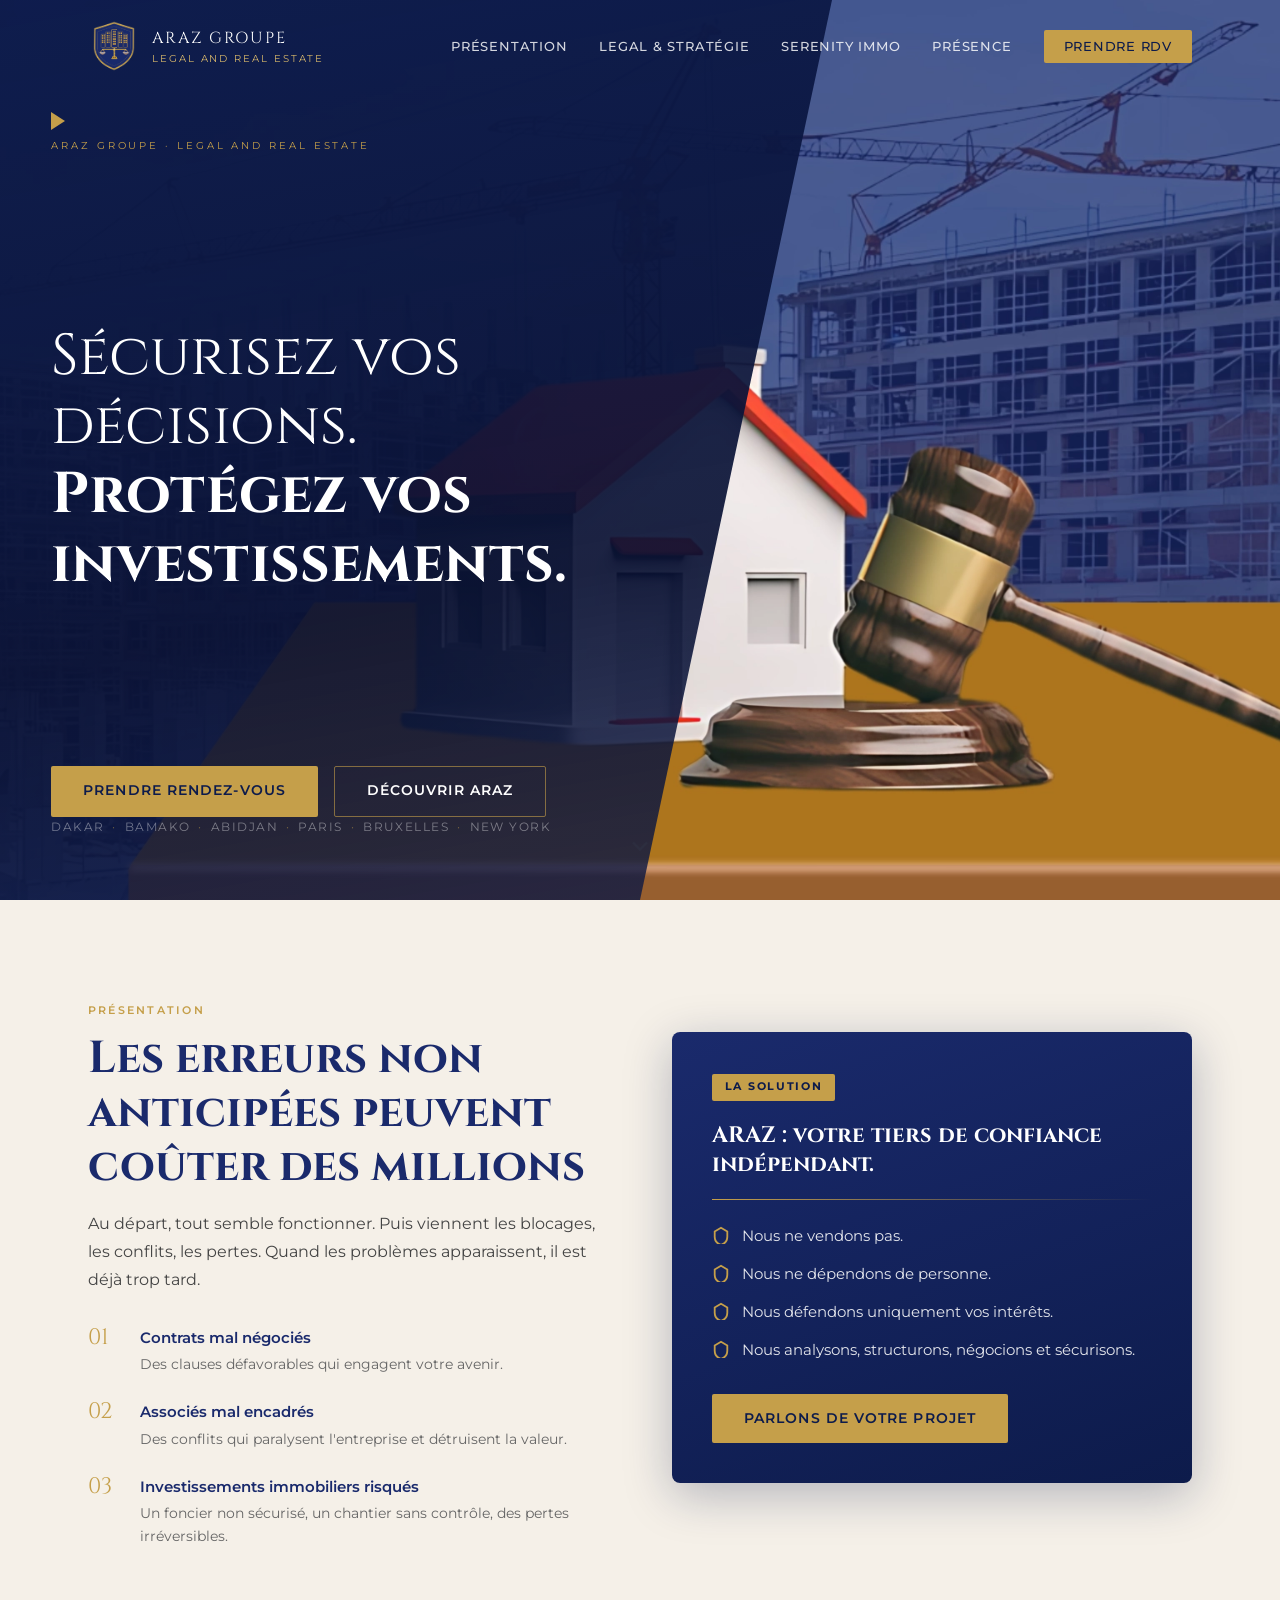
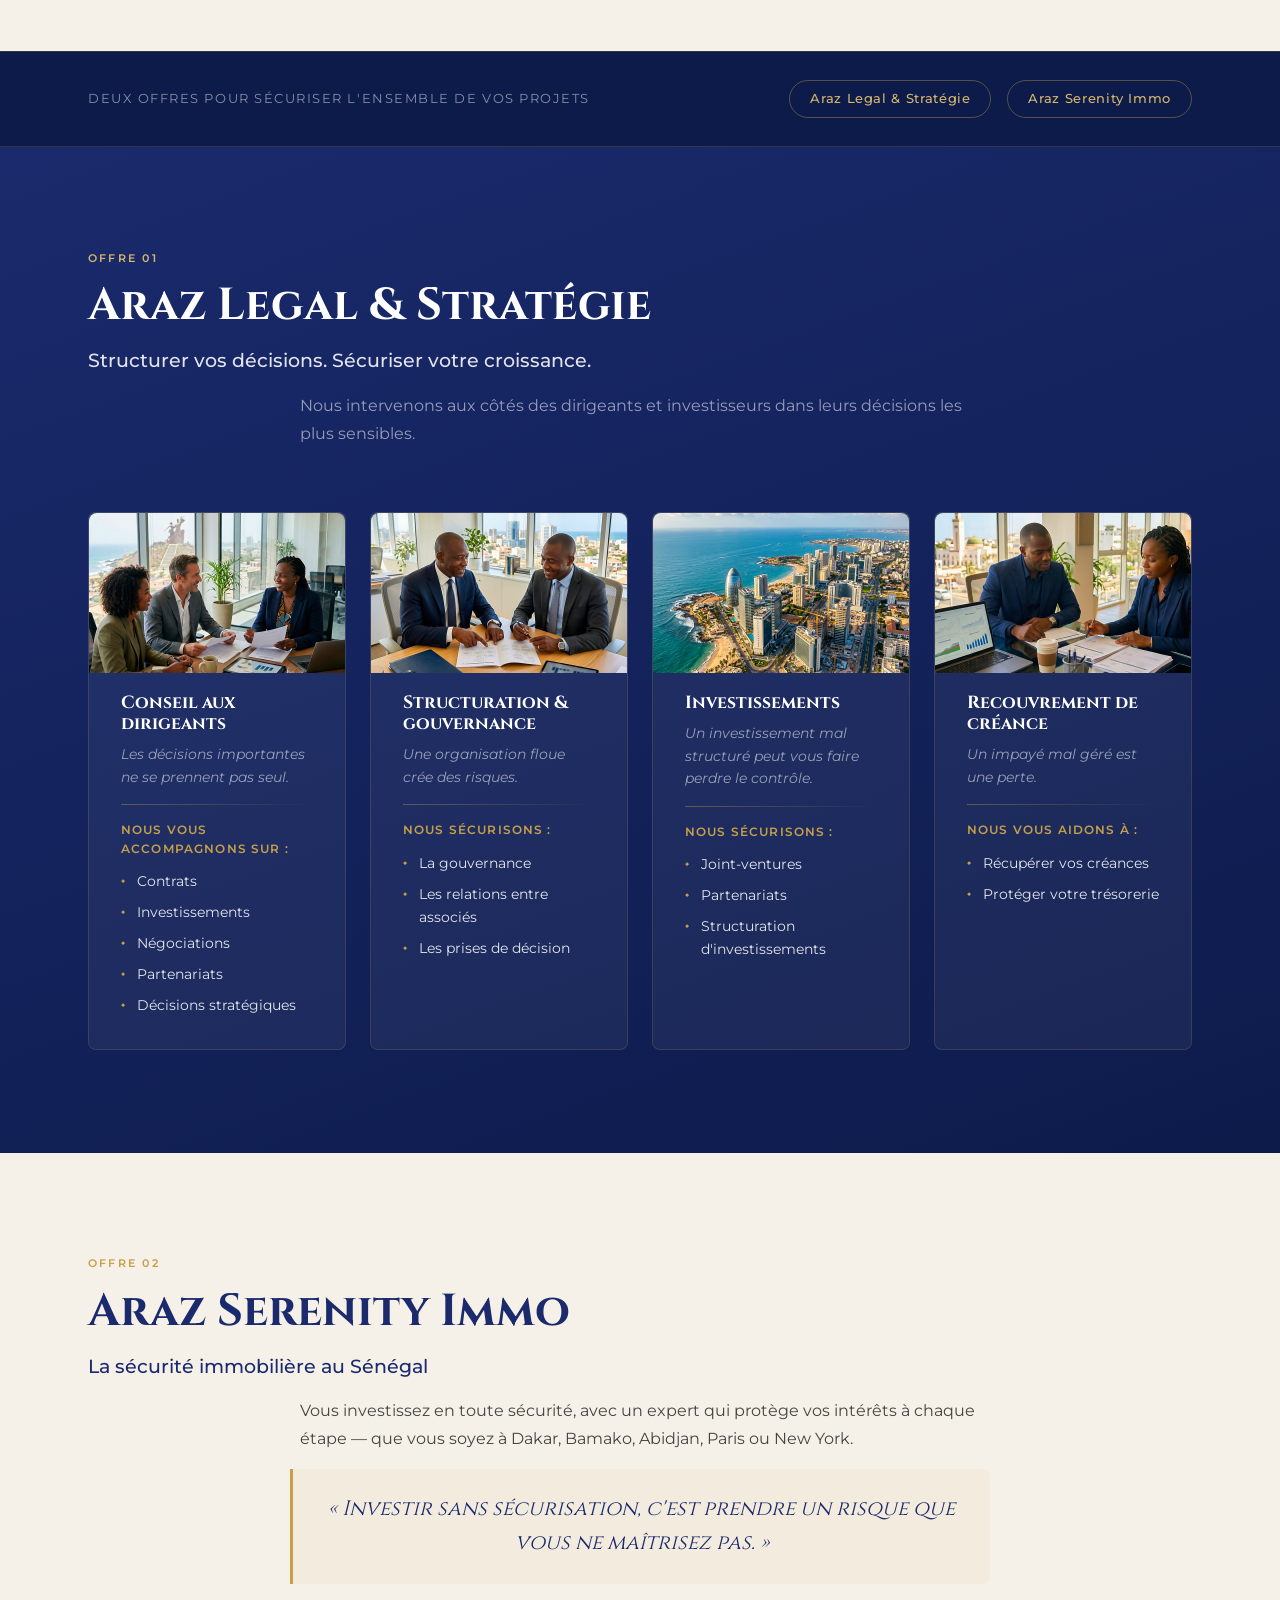
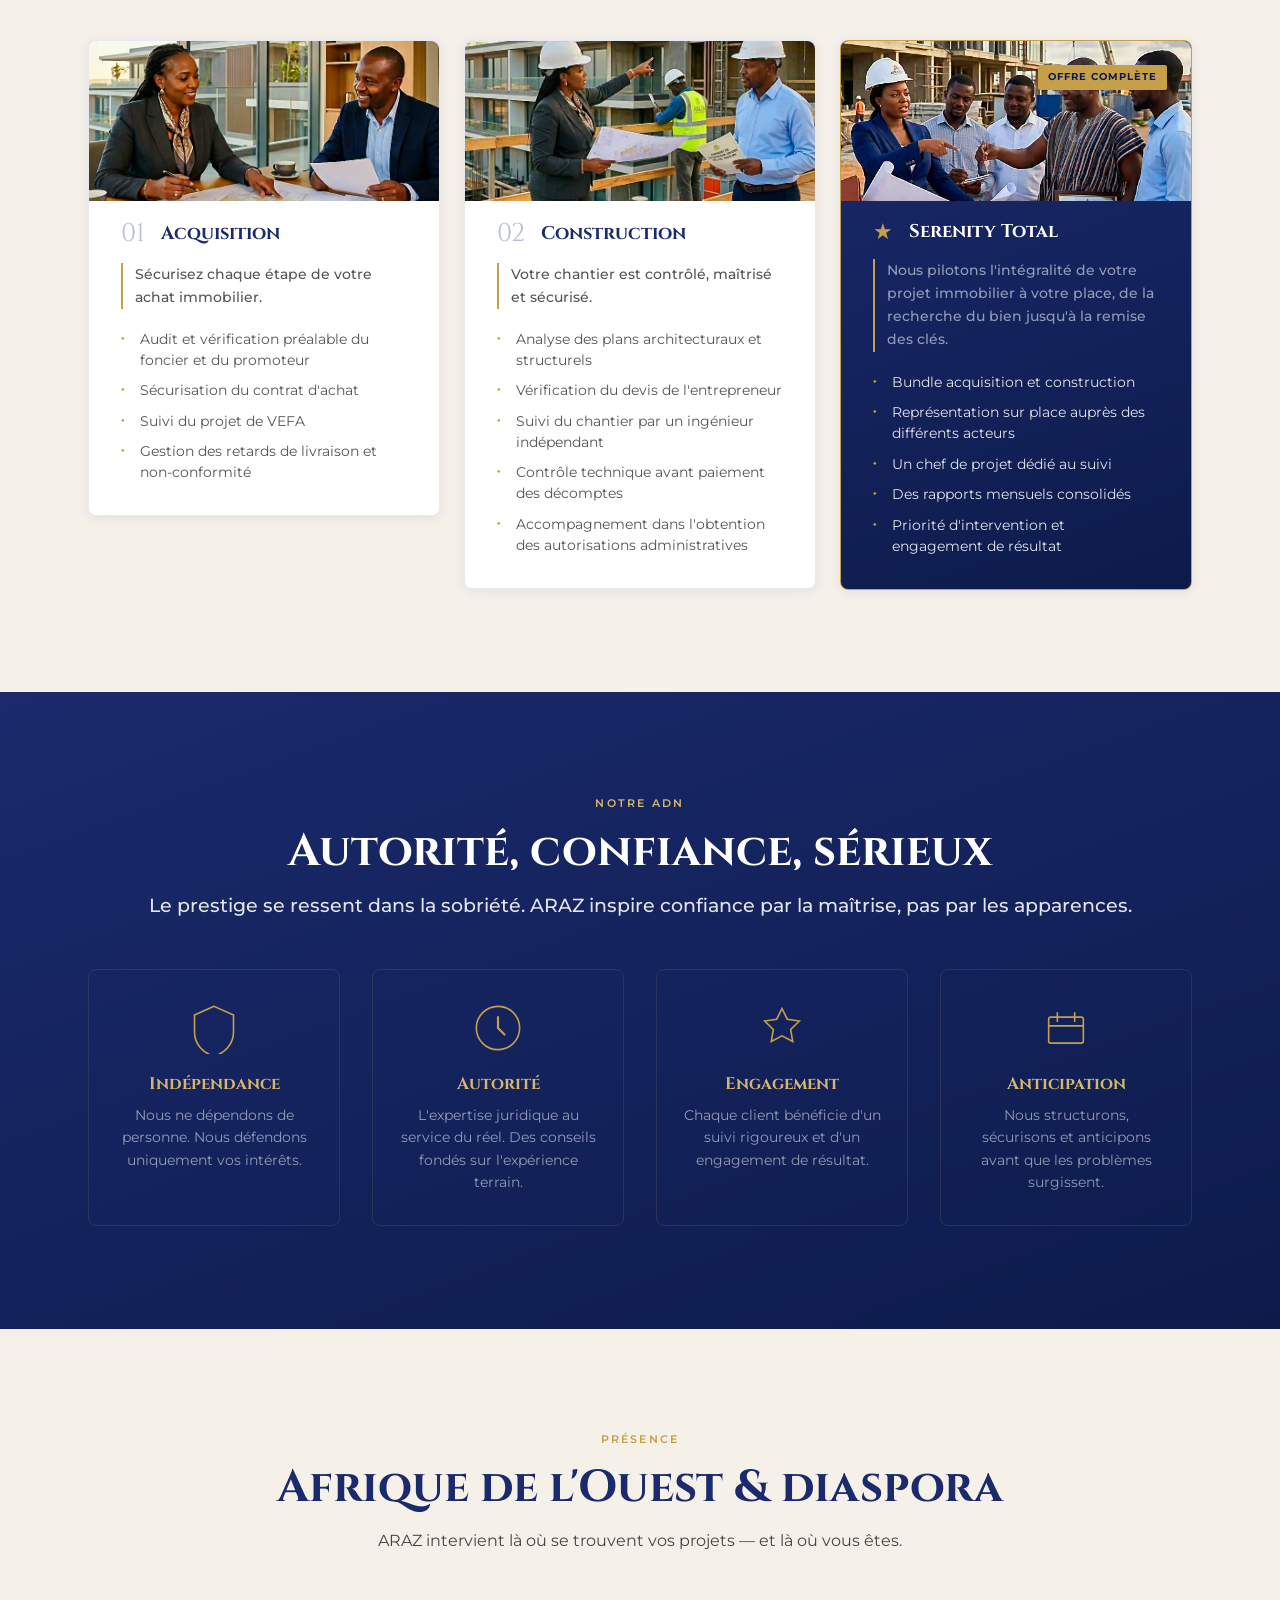
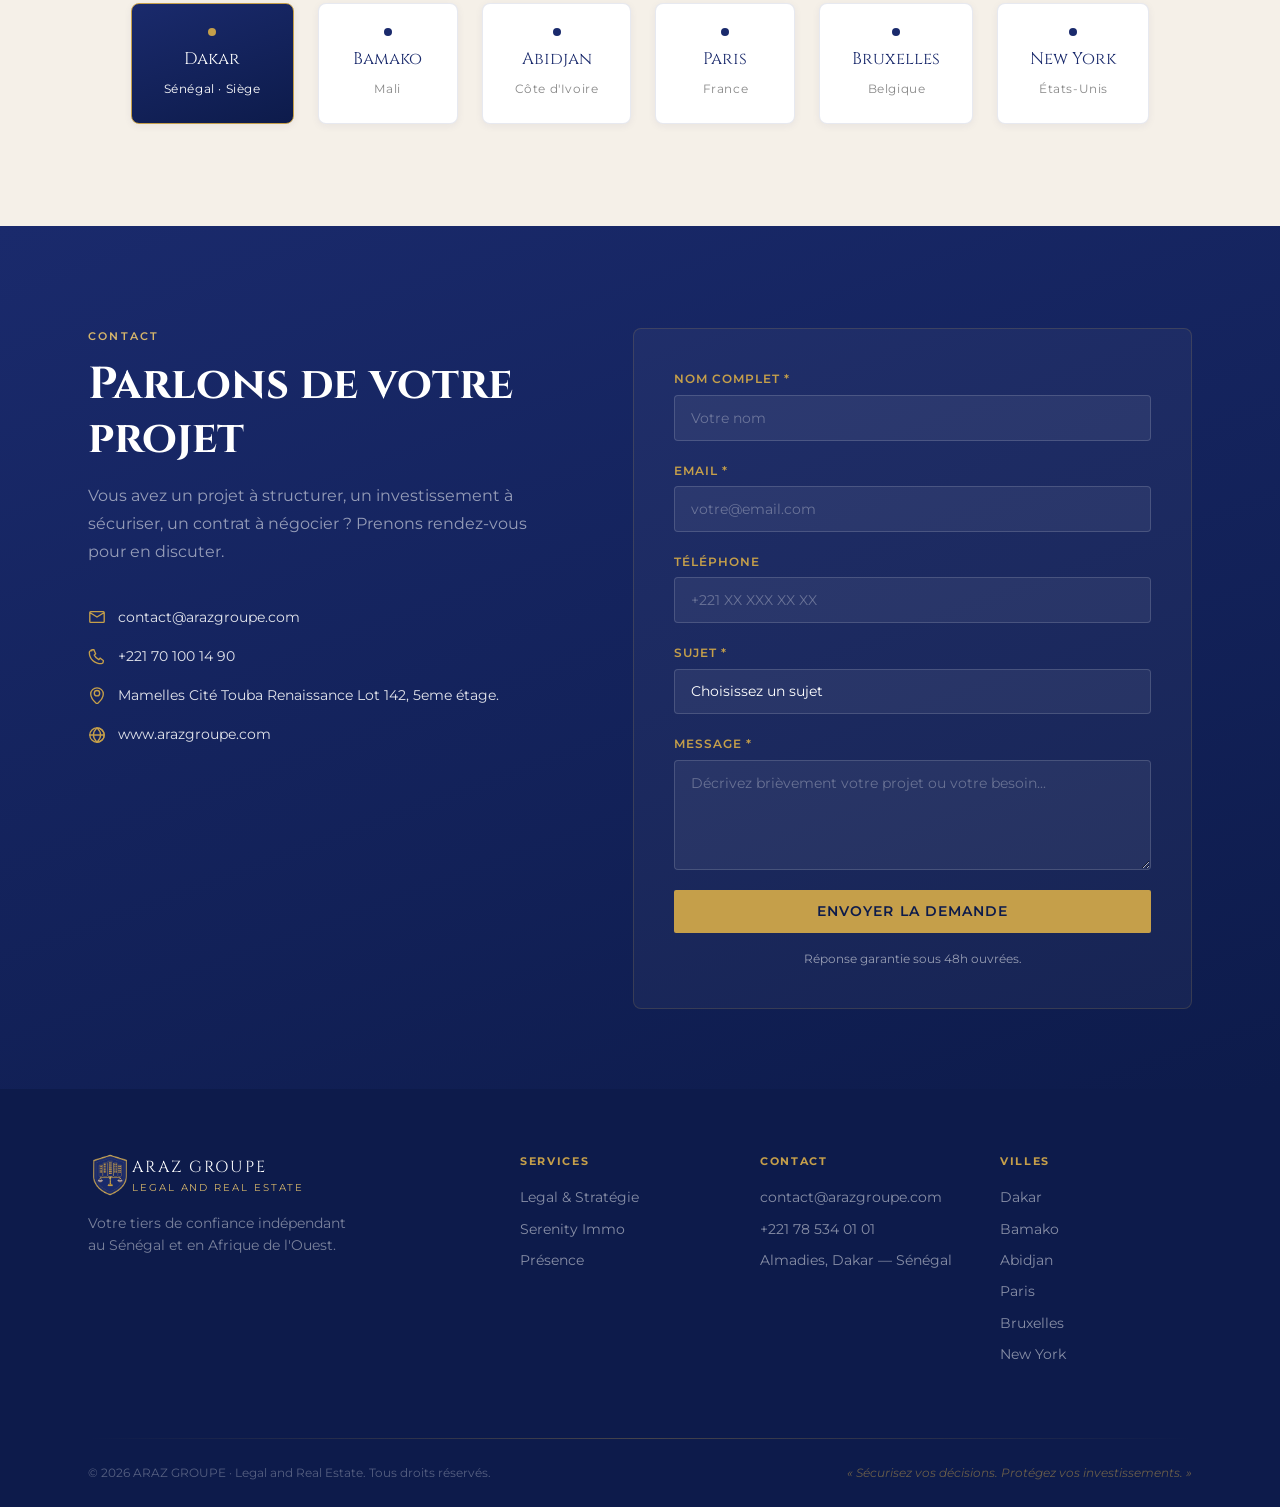
==== index.html @ d360b1d3 "modification pays" ====
<!doctype html>
<html lang="fr">
  <head>
    <meta charset="UTF-8" />
    <meta name="viewport" content="width=device-width, initial-scale=1.0" />
    <title>ARAZ GROUPE — Legal and Real Estate</title>
    <meta
      name="description"
      content="ARAZ GROUPE accompagne dirigeants, investisseurs et particuliers dans la structuration et la sécurisation de leurs projets au Sénégal et en Afrique de l'Ouest."
    />
    <link rel="preconnect" href="https://fonts.googleapis.com" />
    <link rel="preconnect" href="https://fonts.gstatic.com" crossorigin />
    <link
      href="https://fonts.googleapis.com/css2?family=Cinzel:wght@400;600;700&family=Montserrat:wght@300;400;500;600;700&display=swap"
      rel="stylesheet"
    />
    <link rel="stylesheet" href="style.css" />
  </head>
  <body>
    <!-- ═══════════════════════════════════════
       NAVIGATION
  ═══════════════════════════════════════ -->
    <header id="header">
      <nav class="nav-container">
        <a href="#hero" class="nav-logo">
          <div class="nav-logo-fallback" style="display: flex">
            <img
              src="assets/LOGO.webp"
              alt="ARAZ GROUPE"
              class="nav-logo-img"
            />
            <div class="nav-logo-text">
              <span class="nav-logo-name">ARAZ GROUPE</span>
              <span class="nav-logo-sub">LEGAL AND REAL ESTATE</span>
            </div>
          </div>
        </a>
        <button class="nav-toggle" id="navToggle" aria-label="Menu">
          <span></span><span></span><span></span>
        </button>
        <ul class="nav-links" id="navLinks">
          <li><a href="#presentation">Présentation</a></li>
          <li><a href="#legal">Legal &amp; Stratégie</a></li>
          <li><a href="#serenity">Serenity Immo</a></li>
          <li><a href="#presence">Présence</a></li>
          <li><a href="#contact" class="nav-cta">Prendre RDV</a></li>
        </ul>
      </nav>
    </header>

    <main>
      <!-- ═══════════════════════════════════════
         HERO
    ═══════════════════════════════════════ -->
      <section id="hero" class="hero">
        <!-- Photo de fond — placer votre image dans assets/hero-bg.jpg -->
        <div class="hero-bg" aria-hidden="true"></div>
        <!-- Overlay polygon sombre côté gauche -->
        <div class="hero-polygon" aria-hidden="true"></div>

        <div class="hero-content">
          <div class="hero-arrow-mark" aria-hidden="true">
            <svg
              viewBox="0 0 14 18"
              fill="none"
              xmlns="http://www.w3.org/2000/svg"
            >
              <polygon points="0,0 14,9 0,18" fill="#C59F4A" />
            </svg>
          </div>
          <p class="hero-eyebrow">ARAZ GROUPE · LEGAL AND REAL ESTATE</p>
          <h1 class="hero-title">
            Sécurisez vos<br />
            décisions.<br />
            <strong>Protégez vos<br />investissements.</strong>
          </h1>
          <div class="hero-actions">
            <a href="#contact" class="btn btn-primary">Prendre rendez-vous</a>
            <a href="#presentation" class="btn btn-ghost">Découvrir ARAZ</a>
          </div>
          <div class="hero-cities" aria-label="Présence internationale">
            <span>Dakar</span><span class="sep">·</span> <span>Bamako</span
            ><span class="sep">·</span> <span>Abidjan</span
            ><span class="sep">·</span> <span>Paris</span
            ><span class="sep">·</span> <span>Bruxelles</span
            ><span class="sep">·</span>
            <span>New York</span>
          </div>
        </div>
        <a
          href="#presentation"
          class="hero-scroll"
          aria-label="Défiler vers le bas"
        >
          <svg
            viewBox="0 0 24 24"
            fill="none"
            stroke="#C59F4A"
            stroke-width="2"
          >
            <polyline points="6 9 12 15 18 9" />
          </svg>
        </a>
      </section>

      <!-- ═══════════════════════════════════════
         PRÉSENTATION — LE PROBLÈME
    ═══════════════════════════════════════ -->
      <section id="presentation" class="section section-light">
        <div class="container">
          <div class="section-label">Présentation</div>
          <div class="problem-grid">
            <div class="problem-text">
              <h2 class="section-title">
                Les erreurs non anticipées peuvent coûter des millions
              </h2>
              <p class="body-text">
                Au départ, tout semble fonctionner. Puis viennent les blocages,
                les conflits, les pertes. Quand les problèmes apparaissent, il
                est déjà trop tard.
              </p>
              <ul class="problem-list">
                <li>
                  <span class="problem-number">01</span>
                  <div>
                    <strong>Contrats mal négociés</strong>
                    <p>Des clauses défavorables qui engagent votre avenir.</p>
                  </div>
                </li>
                <li>
                  <span class="problem-number">02</span>
                  <div>
                    <strong>Associés mal encadrés</strong>
                    <p>
                      Des conflits qui paralysent l'entreprise et détruisent la
                      valeur.
                    </p>
                  </div>
                </li>
                <li>
                  <span class="problem-number">03</span>
                  <div>
                    <strong>Investissements immobiliers risqués</strong>
                    <p>
                      Un foncier non sécurisé, un chantier sans contrôle, des
                      pertes irréversibles.
                    </p>
                  </div>
                </li>
              </ul>
            </div>
            <div class="solution-card">
              <div class="solution-card-label">La solution</div>
              <h3 class="solution-title">
                ARAZ : votre tiers de confiance indépendant.
              </h3>
              <div class="solution-divider"></div>
              <ul class="solution-pillars">
                <li>
                  <svg
                    viewBox="0 0 20 20"
                    fill="none"
                    stroke="#C59F4A"
                    stroke-width="2"
                  >
                    <path
                      d="M10 2L3 6v6c0 4.4 3.1 7.8 7 9 3.9-1.2 7-4.6 7-9V6L10 2z"
                    />
                  </svg>
                  <span>Nous ne vendons pas.</span>
                </li>
                <li>
                  <svg
                    viewBox="0 0 20 20"
                    fill="none"
                    stroke="#C59F4A"
                    stroke-width="2"
                  >
                    <path
                      d="M10 2L3 6v6c0 4.4 3.1 7.8 7 9 3.9-1.2 7-4.6 7-9V6L10 2z"
                    />
                  </svg>
                  <span>Nous ne dépendons de personne.</span>
                </li>
                <li>
                  <svg
                    viewBox="0 0 20 20"
                    fill="none"
                    stroke="#C59F4A"
                    stroke-width="2"
                  >
                    <path
                      d="M10 2L3 6v6c0 4.4 3.1 7.8 7 9 3.9-1.2 7-4.6 7-9V6L10 2z"
                    />
                  </svg>
                  <span>Nous défendons uniquement vos intérêts.</span>
                </li>
                <li>
                  <svg
                    viewBox="0 0 20 20"
                    fill="none"
                    stroke="#C59F4A"
                    stroke-width="2"
                  >
                    <path
                      d="M10 2L3 6v6c0 4.4 3.1 7.8 7 9 3.9-1.2 7-4.6 7-9V6L10 2z"
                    />
                  </svg>
                  <span
                    >Nous analysons, structurons, négocions et sécurisons.</span
                  >
                </li>
              </ul>
              <a
                href="#contact"
                class="btn btn-primary"
                style="margin-top: 2rem"
                >Parlons de votre projet</a
              >
            </div>
          </div>
        </div>
      </section>

      <!-- ═══════════════════════════════════════
         OFFRES — BANDE DE SÉPARATION
    ═══════════════════════════════════════ -->
      <div class="offers-banner">
        <div class="container">
          <p class="offers-banner-text">
            Deux offres pour sécuriser l'ensemble de vos projets
          </p>
          <div class="offers-banner-pills">
            <a href="#legal" class="pill">Araz Legal &amp; Stratégie</a>
            <a href="#serenity" class="pill">Araz Serenity Immo</a>
          </div>
        </div>
      </div>

      <!-- ═══════════════════════════════════════
         ARAZ LEGAL & STRATÉGIE
    ═══════════════════════════════════════ -->
      <section id="legal" class="section section-dark">
        <div class="container">
          <div class="section-label section-label-gold">Offre 01</div>
          <h2 class="section-title section-title-light">
            Araz Legal &amp; Stratégie
          </h2>
          <p class="section-subtitle section-subtitle-light">
            Structurer vos décisions. Sécuriser votre croissance.
          </p>
          <p
            class="body-text body-text-muted"
            style="max-width: 680px; margin: 0 auto 4rem"
          >
            Nous intervenons aux côtés des dirigeants et investisseurs dans
            leurs décisions les plus sensibles.
          </p>
          <div class="services-grid">
            <div class="service-card service-card-dark">
              <div class="service-card-photo">
                <img src="assets/LEGAL1.jpg" alt="Conseil aux dirigeants" />
              </div>
              <h3 class="service-card-title">Conseil aux dirigeants</h3>
              <p class="service-card-lead">
                Les décisions importantes ne se prennent pas seul.
              </p>
              <div class="service-divider"></div>
              <p class="service-card-label">Nous vous accompagnons sur :</p>
              <ul class="service-list">
                <li>Contrats</li>
                <li>Investissements</li>
                <li>Négociations</li>
                <li>Partenariats</li>
                <li>Décisions stratégiques</li>
              </ul>
            </div>

            <div class="service-card service-card-dark">
              <div class="service-card-photo">
                <img
                  src="assets/LEGAL2.jpg"
                  alt="Structuration &amp; gouvernance"
                />
              </div>
              <h3 class="service-card-title">
                Structuration &amp; gouvernance
              </h3>
              <p class="service-card-lead">
                Une organisation floue crée des risques.
              </p>
              <div class="service-divider"></div>
              <p class="service-card-label">Nous sécurisons :</p>
              <ul class="service-list">
                <li>La gouvernance</li>
                <li>Les relations entre associés</li>
                <li>Les prises de décision</li>
              </ul>
            </div>

            <div class="service-card service-card-dark">
              <div class="service-card-photo">
                <img src="assets/LEGAL3.jpg" alt="Investissements" />
              </div>
              <h3 class="service-card-title">Investissements</h3>
              <p class="service-card-lead">
                Un investissement mal structuré peut vous faire perdre le
                contrôle.
              </p>
              <div class="service-divider"></div>
              <p class="service-card-label">Nous sécurisons :</p>
              <ul class="service-list">
                <li>Joint-ventures</li>
                <li>Partenariats</li>
                <li>Structuration d'investissements</li>
              </ul>
            </div>

            <div class="service-card service-card-dark">
              <div class="service-card-photo">
                <img src="assets/LEGAL4.jpg" alt="Recouvrement de créance" />
              </div>
              <h3 class="service-card-title">Recouvrement de créance</h3>
              <p class="service-card-lead">Un impayé mal géré est une perte.</p>
              <div class="service-divider"></div>
              <p class="service-card-label">Nous vous aidons à :</p>
              <ul class="service-list">
                <li>Récupérer vos créances</li>
                <li>Protéger votre trésorerie</li>
              </ul>
            </div>
          </div>
        </div>
      </section>

      <!-- ═══════════════════════════════════════
         ARAZ SERENITY IMMO
    ═══════════════════════════════════════ -->
      <section id="serenity" class="section section-light">
        <div class="container">
          <div class="section-label">Offre 02</div>
          <h2 class="section-title">Araz Serenity Immo</h2>
          <p class="section-subtitle">La sécurité immobilière au Sénégal</p>
          <p class="body-text" style="max-width: 680px; margin: 0 auto 1rem">
            Vous investissez en toute sécurité, avec un expert qui protège vos
            intérêts à chaque étape — que vous soyez à Dakar, Bamako, Abidjan,
            Paris ou New York.
          </p>
          <blockquote class="serenity-quote">
            « Investir sans sécurisation, c'est prendre un risque que vous ne
            maîtrisez pas. »
          </blockquote>

          <div class="serenity-grid">
            <div class="serenity-card">
              <div class="serenity-card-photo">
                <img src="assets/Araz Serenity 1.jpg" alt="Acquisition" />
              </div>
              <div class="serenity-card-header">
                <div class="serenity-card-num">01</div>
                <h3 class="serenity-card-title">Acquisition</h3>
              </div>
              <p class="serenity-card-lead">
                Sécurisez chaque étape de votre achat immobilier.
              </p>
              <ul class="serenity-list">
                <li>
                  Audit et vérification préalable du foncier et du promoteur
                </li>
                <li>Sécurisation du contrat d'achat</li>
                <li>Suivi du projet de VEFA</li>
                <li>Gestion des retards de livraison et non-conformité</li>
              </ul>
            </div>

            <div class="serenity-card">
              <div class="serenity-card-photo">
                <img src="assets/Araz Serenity 2.jpg" alt="Construction" />
              </div>
              <div class="serenity-card-header">
                <div class="serenity-card-num">02</div>
                <h3 class="serenity-card-title">Construction</h3>
              </div>
              <p class="serenity-card-lead">
                Votre chantier est contrôlé, maîtrisé et sécurisé.
              </p>
              <ul class="serenity-list">
                <li>Analyse des plans architecturaux et structurels</li>
                <li>Vérification du devis de l'entrepreneur</li>
                <li>Suivi du chantier par un ingénieur indépendant</li>
                <li>Contrôle technique avant paiement des décomptes</li>
                <li>
                  Accompagnement dans l'obtention des autorisations
                  administratives
                </li>
              </ul>
            </div>

            <div class="serenity-card serenity-card-premium">
              <div class="serenity-card-photo">
                <img src="assets/Araz Serenity 3.jpg" alt="Serenity Total" />
              </div>
              <div class="serenity-card-header">
                <div class="serenity-card-num serenity-card-num-gold">★</div>
                <h3 class="serenity-card-title">Serenity Total</h3>
              </div>
              <p class="serenity-card-lead">
                Nous pilotons l'intégralité de votre projet immobilier à votre
                place, de la recherche du bien jusqu'à la remise des clés.
              </p>
              <ul class="serenity-list">
                <li>Bundle acquisition et construction</li>
                <li>Représentation sur place auprès des différents acteurs</li>
                <li>Un chef de projet dédié au suivi</li>
                <li>Des rapports mensuels consolidés</li>
                <li>Priorité d'intervention et engagement de résultat</li>
              </ul>
              <div class="serenity-premium-tag">Offre complète</div>
            </div>
          </div>
        </div>
      </section>

      <!-- ═══════════════════════════════════════
         VALEURS
    ═══════════════════════════════════════ -->
      <section class="section section-dark values-section">
        <div class="container">
          <div class="section-label section-label-gold">Notre ADN</div>
          <h2 class="section-title section-title-light">
            Autorité, confiance, sérieux
          </h2>
          <p class="section-subtitle section-subtitle-light">
            Le prestige se ressent dans la sobriété. ARAZ inspire confiance par
            la maîtrise, pas par les apparences.
          </p>
          <div class="values-grid">
            <div class="value-item">
              <div class="value-icon">
                <svg
                  viewBox="0 0 48 48"
                  fill="none"
                  xmlns="http://www.w3.org/2000/svg"
                >
                  <path
                    d="M24 4L6 12v16c0 11 8.5 19.5 18 22 9.5-2.5 18-11 18-22V12L24 4z"
                    stroke="#C59F4A"
                    stroke-width="1.5"
                    fill="none"
                  />
                </svg>
              </div>
              <h3 class="value-title">Indépendance</h3>
              <p class="value-text">
                Nous ne dépendons de personne. Nous défendons uniquement vos
                intérêts.
              </p>
            </div>
            <div class="value-item">
              <div class="value-icon">
                <svg
                  viewBox="0 0 48 48"
                  fill="none"
                  xmlns="http://www.w3.org/2000/svg"
                >
                  <circle
                    cx="24"
                    cy="24"
                    r="20"
                    stroke="#C59F4A"
                    stroke-width="1.5"
                  />
                  <path
                    d="M24 14v10l6 6"
                    stroke="#C59F4A"
                    stroke-width="2"
                    stroke-linecap="round"
                  />
                </svg>
              </div>
              <h3 class="value-title">Autorité</h3>
              <p class="value-text">
                L'expertise juridique au service du réel. Des conseils fondés
                sur l'expérience terrain.
              </p>
            </div>
            <div class="value-item">
              <div class="value-icon">
                <svg
                  viewBox="0 0 48 48"
                  fill="none"
                  xmlns="http://www.w3.org/2000/svg"
                >
                  <path
                    d="M24 6l4.9 9.9L40 17.6l-8 7.8 1.9 11-9.9-5.2-9.9 5.2 1.9-11-8-7.8 11.1-1.7L24 6z"
                    stroke="#C59F4A"
                    stroke-width="1.5"
                    fill="none"
                  />
                </svg>
              </div>
              <h3 class="value-title">Engagement</h3>
              <p class="value-text">
                Chaque client bénéficie d'un suivi rigoureux et d'un engagement
                de résultat.
              </p>
            </div>
            <div class="value-item">
              <div class="value-icon">
                <svg
                  viewBox="0 0 48 48"
                  fill="none"
                  xmlns="http://www.w3.org/2000/svg"
                >
                  <rect
                    x="8"
                    y="14"
                    width="32"
                    height="24"
                    rx="2"
                    stroke="#C59F4A"
                    stroke-width="1.5"
                  />
                  <path
                    d="M16 10v8M32 10v8M8 22h32"
                    stroke="#C59F4A"
                    stroke-width="1.5"
                    stroke-linecap="round"
                  />
                </svg>
              </div>
              <h3 class="value-title">Anticipation</h3>
              <p class="value-text">
                Nous structurons, sécurisons et anticipons avant que les
                problèmes surgissent.
              </p>
            </div>
          </div>
        </div>
      </section>

      <!-- ═══════════════════════════════════════
         PRÉSENCE GÉOGRAPHIQUE
    ═══════════════════════════════════════ -->
      <section id="presence" class="section section-light presence-section">
        <div class="container">
          <div class="section-label">Présence</div>
          <h2 class="section-title">Afrique de l'Ouest &amp; diaspora</h2>
          <p class="body-text" style="max-width: 580px; margin: 0 auto 3rem">
            ARAZ intervient là où se trouvent vos projets — et là où vous êtes.
          </p>
          <div class="cities-grid">
            <div class="city-item city-primary">
              <div class="city-dot"></div>
              <span class="city-name">Dakar</span>
              <span class="city-country">Sénégal · Siège</span>
            </div>
            <div class="city-item">
              <div class="city-dot"></div>
              <span class="city-name">Bamako</span>
              <span class="city-country">Mali</span>
            </div>
            <div class="city-item">
              <div class="city-dot"></div>
              <span class="city-name">Abidjan</span>
              <span class="city-country">Côte d'Ivoire</span>
            </div>
            <div class="city-item">
              <div class="city-dot"></div>
              <span class="city-name">Paris</span>
              <span class="city-country">France</span>
            </div>
            <div class="city-item">
              <div class="city-dot"></div>
              <span class="city-name">Bruxelles</span>
              <span class="city-country">Belgique</span>
            </div>
            <div class="city-item">
              <div class="city-dot"></div>
              <span class="city-name">New York</span>
              <span class="city-country">États-Unis</span>
            </div>
          </div>
        </div>
      </section>

      <!-- ═══════════════════════════════════════
         CONTACT / CTA
    ═══════════════════════════════════════ -->
      <section id="contact" class="section section-dark contact-section">
        <div class="container">
          <div class="contact-grid">
            <div class="contact-left">
              <div class="section-label section-label-gold">Contact</div>
              <h2 class="section-title section-title-light">
                Parlons de votre projet
              </h2>
              <p
                class="body-text body-text-muted"
                style="margin-bottom: 2.5rem"
              >
                Vous avez un projet à structurer, un investissement à sécuriser,
                un contrat à négocier ? Prenons rendez-vous pour en discuter.
              </p>
              <div class="contact-info">
                <div class="contact-info-item">
                  <svg
                    viewBox="0 0 20 20"
                    fill="none"
                    stroke="#C59F4A"
                    stroke-width="1.5"
                    xmlns="http://www.w3.org/2000/svg"
                  >
                    <path
                      d="M2 5l8 5 8-5M2 5v10a1 1 0 001 1h14a1 1 0 001-1V5a1 1 0 00-1-1H3a1 1 0 00-1 1z"
                    />
                  </svg>
                  <a href="mailto:contact@arazgroupe.com"
                    >contact@arazgroupe.com</a
                  >
                </div>
                <div class="contact-info-item">
                  <svg
                    viewBox="0 0 20 20"
                    fill="none"
                    stroke="#C59F4A"
                    stroke-width="1.5"
                    xmlns="http://www.w3.org/2000/svg"
                  >
                    <path
                      d="M3 5a2 2 0 012-2h1.5l2 4.5-1.5 1.5a11 11 0 005 5l1.5-1.5L17 15v1.5a2 2 0 01-2 2C7 18.5 1.5 13 1.5 6A2 2 0 013.5 4H5"
                    />
                  </svg>
                  <a href="tel:+221701001490">+221 70 100 14 90</a>
                </div>
                <div class="contact-info-item">
                  <svg
                    viewBox="0 0 20 20"
                    fill="none"
                    stroke="#C59F4A"
                    stroke-width="1.5"
                    xmlns="http://www.w3.org/2000/svg"
                  >
                    <path d="M10 11a3 3 0 100-6 3 3 0 000 6z" />
                    <path
                      d="M10 2C6.13 2 3 5.13 3 9c0 5.25 7 11 7 11s7-5.75 7-11c0-3.87-3.13-7-7-7z"
                    />
                  </svg>
                  <span
                    >Mamelles Cité Touba Renaissance Lot 142, 5eme étage.</span
                  >
                </div>
                <div class="contact-info-item">
                  <svg
                    viewBox="0 0 20 20"
                    fill="none"
                    stroke="#C59F4A"
                    stroke-width="1.5"
                    xmlns="http://www.w3.org/2000/svg"
                  >
                    <circle cx="10" cy="10" r="8" />
                    <path
                      d="M10 2a8 8 0 010 16M2 10h16M10 2c-2.5 2.5-4 6.5-4 8s1.5 5.5 4 8M10 2c2.5 2.5 4 6.5 4 8s-1.5 5.5-4 8"
                      stroke-linecap="round"
                    />
                  </svg>
                  <a
                    href="https://www.arazgroupe.com"
                    target="_blank"
                    rel="noopener"
                    >www.arazgroupe.com</a
                  >
                </div>
              </div>
            </div>

            <div class="contact-right">
              <form class="contact-form" id="contactForm" novalidate>
                <div class="form-group">
                  <label for="name">Nom complet *</label>
                  <input
                    type="text"
                    id="name"
                    name="name"
                    placeholder="Votre nom"
                    required
                  />
                </div>
                <div class="form-group">
                  <label for="email">Email *</label>
                  <input
                    type="email"
                    id="email"
                    name="email"
                    placeholder="votre@email.com"
                    required
                  />
                </div>
                <div class="form-group">
                  <label for="phone">Téléphone</label>
                  <input
                    type="tel"
                    id="phone"
                    name="phone"
                    placeholder="+221 XX XXX XX XX"
                  />
                </div>
                <div class="form-group">
                  <label for="subject">Sujet *</label>
                  <select id="subject" name="subject" required>
                    <option value="" disabled selected>
                      Choisissez un sujet
                    </option>
                    <option value="legal">
                      Conseil juridique &amp; stratégie
                    </option>
                    <option value="investissement">
                      Investissement immobilier
                    </option>
                    <option value="acquisition">
                      Araz Serenity — Acquisition
                    </option>
                    <option value="construction">
                      Araz Serenity — Construction
                    </option>
                    <option value="recouvrement">
                      Recouvrement de créance
                    </option>
                    <option value="autre">Autre</option>
                  </select>
                </div>
                <div class="form-group">
                  <label for="message">Message *</label>
                  <textarea
                    id="message"
                    name="message"
                    rows="4"
                    placeholder="Décrivez brièvement votre projet ou votre besoin..."
                    required
                  ></textarea>
                </div>
                <button type="submit" class="btn btn-primary btn-full">
                  Envoyer la demande
                </button>
                <p class="form-notice">Réponse garantie sous 48h ouvrées.</p>
              </form>
            </div>
          </div>
        </div>
      </section>
    </main>

    <!-- ═══════════════════════════════════════
       FOOTER
  ═══════════════════════════════════════ -->
    <footer class="footer">
      <div class="container">
        <div class="footer-grid">
          <div class="footer-brand">
            <div class="footer-logo">
              <img
                src="assets/LOGO.webp"
                alt="ARAZ GROUPE"
                class="footer-shield"
              />
              <div>
                <span class="footer-name">ARAZ GROUPE</span>
                <span class="footer-tagline">LEGAL AND REAL ESTATE</span>
              </div>
            </div>
            <p class="footer-desc">
              Votre tiers de confiance indépendant au Sénégal et en Afrique de
              l'Ouest.
            </p>
          </div>
          <div class="footer-links">
            <h4>Services</h4>
            <ul>
              <li><a href="#legal">Legal &amp; Stratégie</a></li>
              <li><a href="#serenity">Serenity Immo</a></li>
              <li><a href="#presence">Présence</a></li>
            </ul>
          </div>
          <div class="footer-links">
            <h4>Contact</h4>
            <ul>
              <li>
                <a href="mailto:contact@arazgroupe.com"
                  >contact@arazgroupe.com</a
                >
              </li>
              <li><a href="tel:+221785340101">+221 78 534 01 01</a></li>
              <li>Almadies, Dakar — Sénégal</li>
            </ul>
          </div>
          <div class="footer-links">
            <h4>Villes</h4>
            <ul>
              <li>Dakar</li>
              <li>Bamako</li>
              <li>Abidjan</li>
              <li>Paris</li>
              <li>Bruxelles</li>
              <li>New York</li>
            </ul>
          </div>
        </div>
        <div class="footer-bottom">
          <div class="footer-divider"></div>
          <div class="footer-bottom-inner">
            <p>
              &copy; 2026 ARAZ GROUPE · Legal and Real Estate. Tous droits
              réservés.
            </p>
            <p class="footer-motto">
              « Sécurisez vos décisions. Protégez vos investissements. »
            </p>
          </div>
        </div>
      </div>
    </footer>

    <a id="whatsappBtn" href="https://wa.me/221701001490" target="_blank" rel="noopener" aria-label="Contacter via WhatsApp">
      <svg width="26" height="26" viewBox="0 0 32 32" xmlns="http://www.w3.org/2000/svg">
        <path fill="#ffffff" d="M16 2C8.268 2 2 8.268 2 16c0 2.49.643 4.826 1.766 6.854L2 30l7.333-1.75A13.94 13.94 0 0 0 16 30c7.732 0 14-6.268 14-14S23.732 2 16 2zm0 25.5a11.46 11.46 0 0 1-5.844-1.598l-.418-.249-4.35 1.038.916-4.244-.272-.434A11.456 11.456 0 0 1 4.5 16C4.5 9.596 9.596 4.5 16 4.5S27.5 9.596 27.5 16 22.404 27.5 16 27.5zm6.3-8.572c-.345-.172-2.04-1.005-2.356-1.12-.316-.115-.547-.172-.778.173-.23.344-.891 1.12-1.09 1.35-.2.23-.402.26-.748.086-.344-.173-1.455-.537-2.77-1.71-1.025-.914-1.717-2.044-1.918-2.388-.2-.344-.021-.53.15-.702.154-.153.345-.401.517-.602.172-.2.23-.344.345-.574.115-.23.057-.43-.028-.602-.086-.172-.778-1.875-1.065-2.566-.28-.672-.565-.58-.778-.59-.2-.01-.43-.012-.66-.012-.23 0-.603.086-.92.43-.315.345-1.206 1.178-1.206 2.873s1.235 3.333 1.407 3.562c.172.23 2.43 3.71 5.888 5.202.823.355 1.465.567 1.966.725.826.263 1.578.226 2.172.137.663-.099 2.04-.834 2.328-1.64.286-.806.286-1.498.2-1.64-.086-.143-.316-.23-.66-.402z"/>
      </svg>
    </a>
    <button id="backToTop" aria-label="Retour en haut">&#8679;</button>

    <script src="main.js"></script>
  </body>
</html>
---- style.css ----
/* ════════════════════════════════════════════
   ARAZ GROUPE — Feuille de styles principale
   Charte graphique Édition 2026
   ════════════════════════════════════════════ */

/* ── RESET & BASE ─────────────────────────── */
*,
*::before,
*::after {
  box-sizing: border-box;
  margin: 0;
  padding: 0;
}

:root {
  --bleu-nuit: #1a2a6c;
  --bleu-profond: #0d1b4b;
  --or: #c59f4a;
  --or-clair: #d6b66b;
  --blanc-casse: #f5f0e8;
  --blanc: #ffffff;
  --texte-clair: rgba(255, 255, 255, 0.88);
  --texte-muted: rgba(255, 255, 255, 0.55);
  --texte-dark: #1a2a6c;

  --font-title: "Cinzel", serif;
  --font-body: "Montserrat", Arial, sans-serif;

  --radius: 4px;
  --radius-lg: 8px;
  --shadow: 0 4px 24px rgba(13, 27, 75, 0.18);
  --shadow-lg: 0 12px 48px rgba(13, 27, 75, 0.28);
  --transition: 0.3s cubic-bezier(0.4, 0, 0.2, 1);
}

html {
  scroll-behavior: smooth;
  font-size: 16px;
}

body {
  font-family: var(--font-body);
  color: var(--texte-dark);
  background: var(--blanc-casse);
  line-height: 1.6;
  overflow-x: hidden;
}

/* ── TYPOGRAPHIE ─────────────────────────── */
h1,
h2,
h3 {
  font-family: var(--font-title);
  line-height: 1.2;
}

.section-label {
  font-family: var(--font-body);
  font-size: 0.7rem;
  font-weight: 600;
  letter-spacing: 0.2em;
  text-transform: uppercase;
  color: var(--or);
  margin-bottom: 0.75rem;
}
.section-label-gold {
  color: var(--or-clair);
}

.section-title {
  font-size: clamp(1.8rem, 4vw, 2.8rem);
  color: var(--bleu-nuit);
  margin-bottom: 0.75rem;
}
.section-title-light {
  color: var(--blanc);
}

.section-subtitle {
  font-size: clamp(1rem, 2vw, 1.2rem);
  font-weight: 500;
  color: var(--bleu-nuit);
  margin-bottom: 1rem;
  opacity: 0.75;
}
.section-subtitle-light {
  color: var(--texte-clair);
  opacity: 1;
}

.body-text {
  font-size: 1rem;
  line-height: 1.75;
  color: #444;
}
.body-text-muted {
  color: var(--texte-muted);
}

/* ── LAYOUT ──────────────────────────────── */
.container {
  max-width: 1200px;
  margin: 0 auto;
  padding: 0 clamp(1rem, 5vw, 3rem);
}

.section {
  padding: clamp(4rem, 8vw, 7rem) 0;
}
.section-light {
  background: var(--blanc-casse);
}
.section-dark {
  background: linear-gradient(
    160deg,
    var(--bleu-nuit) 0%,
    var(--bleu-profond) 100%
  );
}

/* ── BOUTONS ──────────────────────────────── */
.btn {
  display: inline-flex;
  align-items: center;
  gap: 0.5rem;
  padding: 0.85rem 2rem;
  border-radius: 2px;
  font-family: var(--font-body);
  font-size: 0.85rem;
  font-weight: 600;
  letter-spacing: 0.08em;
  text-transform: uppercase;
  text-decoration: none;
  cursor: pointer;
  border: none;
  transition: var(--transition);
}
.btn-primary {
  background: var(--or);
  color: var(--bleu-profond);
}
.btn-primary:hover {
  background: var(--or-clair);
  transform: translateY(-2px);
  box-shadow: 0 8px 24px rgba(197, 159, 74, 0.35);
}
.btn-ghost {
  background: transparent;
  color: var(--blanc);
  border: 1px solid rgba(197, 159, 74, 0.6);
}
.btn-ghost:hover {
  background: rgba(197, 159, 74, 0.12);
  border-color: var(--or);
}
.btn-full {
  width: 100%;
  justify-content: center;
}

/* ── NAVIGATION ──────────────────────────── */
#header {
  position: fixed;
  top: 0;
  left: 0;
  right: 0;
  z-index: 100;
  transition: var(--transition);
}
#header.scrolled {
  background: rgba(13, 27, 75, 0.97);
  backdrop-filter: blur(12px);
  box-shadow: 0 2px 20px rgba(0, 0, 0, 0.3);
}

.nav-container {
  max-width: 1200px;
  margin: 0 auto;
  padding: 1.25rem clamp(1rem, 5vw, 3rem);
  display: flex;
  align-items: center;
  justify-content: space-between;
  gap: 2rem;
}

.nav-logo {
  text-decoration: none;
  flex-shrink: 0;
}
.nav-logo-img {
  height: 52px;
  display: block;
}
.nav-logo-fallback {
  align-items: center;
  gap: 0.75rem;
}
.nav-logo-shield {
  font-size: 1.8rem;
  color: var(--or);
}
.nav-logo-text {
  display: flex;
  flex-direction: column;
}
.nav-logo-name {
  font-family: var(--font-title);
  font-size: 1rem;
  color: var(--blanc);
  letter-spacing: 0.12em;
}
.nav-logo-sub {
  font-family: var(--font-body);
  font-size: 0.6rem;
  color: var(--or-clair);
  letter-spacing: 0.2em;
  text-transform: uppercase;
}

.nav-links {
  list-style: none;
  display: flex;
  align-items: center;
  gap: clamp(1rem, 2.5vw, 2rem);
}
.nav-links a {
  font-size: 0.8rem;
  font-weight: 500;
  letter-spacing: 0.06em;
  color: rgba(255, 255, 255, 0.82);
  text-decoration: none;
  text-transform: uppercase;
  transition: color var(--transition);
  position: relative;
}
.nav-links a::after {
  content: "";
  position: absolute;
  bottom: -3px;
  left: 0;
  width: 0;
  height: 1px;
  background: var(--or);
  transition: width var(--transition);
}
.nav-links a:hover {
  color: var(--or);
}
.nav-links a:hover::after {
  width: 100%;
}
.nav-cta {
  background: var(--or) !important;
  color: var(--bleu-profond) !important;
  padding: 0.55rem 1.25rem !important;
  border-radius: 2px !important;
}
.nav-cta::after {
  display: none !important;
}
.nav-cta:hover {
  background: var(--or-clair) !important;
  color: var(--bleu-profond) !important;
}

.nav-toggle {
  display: none;
  flex-direction: column;
  gap: 5px;
  background: none;
  border: none;
  cursor: pointer;
  padding: 4px;
}
.nav-toggle span {
  display: block;
  width: 24px;
  height: 2px;
  background: var(--blanc);
  border-radius: 2px;
  transition: var(--transition);
}

/* ── HERO ────────────────────────────────── */
.hero {
  min-height: 100vh;
  position: relative;
  display: flex;
  align-items: stretch;
  overflow: hidden;
  padding: 0;
}

/* Photo de fond — ajouter assets/hero-bg.jpg (vue aérienne Dakar, immobilier, chantier…) */
.hero-bg {
  position: absolute;
  inset: 0;
  background:
    url("assets/hero-bg.webp") center/cover no-repeat,
    linear-gradient(135deg, #162040 0%, #0a1234 50%, #1a2a6c 100%);
  z-index: 0;
}

/* Overlay polygon diagonal côté gauche */
.hero-polygon {
  position: absolute;
  inset: 0;
  background: linear-gradient(
    170deg,
    rgba(13, 27, 75, 0.97) 0%,
    rgba(10, 18, 52, 0.92) 60%,
    rgba(13, 27, 75, 0.75) 100%
  );
  clip-path: polygon(0 0, 65% 0, 50% 100%, 0 100%);
  z-index: 1;
}

.hero-content {
  position: relative;
  z-index: 2;
  width: 52%;
  min-height: 100vh;
  display: flex;
  flex-direction: column;
  justify-content: space-between;
  padding: 7rem clamp(2rem, 4vw, 4rem) 4rem clamp(2rem, 4vw, 4rem);
  text-align: left;
}

.hero-eyebrow {
  font-family: var(--font-body);
  font-size: 0.65rem;
  letter-spacing: 0.28em;
  text-transform: uppercase;
  color: var(--or);
  margin-top: 0.5rem;
}

.hero-arrow-mark {
  width: 14px;
  height: 18px;
}

.hero-title {
  font-size: clamp(2.4rem, 4.5vw, 4.5rem);
  color: var(--blanc);
  line-height: 1.2;
  font-weight: 400;
  flex: 1;
  display: flex;
  flex-direction: column;
  justify-content: center;
}
.hero-title strong {
  font-weight: 700;
  color: var(--blanc);
}

.hero-actions {
  display: flex;
  flex-wrap: wrap;
  gap: 1rem;
  justify-content: flex-start;
}

.hero-cities {
  display: flex;
  flex-wrap: wrap;
  gap: 0.5rem 0;
  justify-content: flex-start;
  font-size: 0.75rem;
  letter-spacing: 0.12em;
  text-transform: uppercase;
  color: rgba(255, 255, 255, 0.4);
}
.hero-cities .sep {
  color: var(--or);
  margin: 0 0.5rem;
  opacity: 0.55;
}

.hero-scroll {
  position: absolute;
  bottom: 2rem;
  left: 50%;
  transform: translateX(-50%);
  opacity: 0.6;
  animation: bounce 2s infinite;
  transition: opacity var(--transition);
}
.hero-scroll:hover {
  opacity: 1;
}
.hero-scroll svg {
  width: 28px;
  height: 28px;
}

@keyframes bounce {
  0%,
  100% {
    transform: translateX(-50%) translateY(0);
  }
  50% {
    transform: translateX(-50%) translateY(6px);
  }
}

/* ── PROBLÈME / SOLUTION ─────────────────── */
.problem-grid {
  display: grid;
  grid-template-columns: 1fr 1fr;
  gap: 4rem;
  align-items: start;
}

.problem-text .section-title {
  text-align: left;
  margin-bottom: 1rem;
}
.problem-text .body-text {
  margin-bottom: 2rem;
}

.problem-list {
  list-style: none;
  display: flex;
  flex-direction: column;
  gap: 1.5rem;
}
.problem-list li {
  display: flex;
  gap: 1.25rem;
  align-items: flex-start;
}
.problem-number {
  font-family: var(--font-title);
  font-size: 1.4rem;
  color: var(--or);
  line-height: 1;
  flex-shrink: 0;
  min-width: 2rem;
}
.problem-list strong {
  display: block;
  font-size: 0.95rem;
  font-weight: 600;
  color: var(--bleu-nuit);
  margin-bottom: 0.2rem;
}
.problem-list p {
  font-size: 0.9rem;
  color: #666;
  margin: 0;
}

.solution-card {
  background: linear-gradient(160deg, var(--bleu-nuit), var(--bleu-profond));
  border-radius: var(--radius-lg);
  padding: 2.5rem;
  box-shadow: var(--shadow-lg);
  position: sticky;
  top: 7rem;
}
.solution-card-label {
  display: inline-block;
  background: var(--or);
  color: var(--bleu-profond);
  font-size: 0.7rem;
  font-weight: 700;
  letter-spacing: 0.15em;
  text-transform: uppercase;
  padding: 0.3rem 0.8rem;
  border-radius: 2px;
  margin-bottom: 1.25rem;
}
.solution-title {
  font-size: 1.4rem;
  color: var(--blanc);
  margin-bottom: 1.25rem;
  line-height: 1.3;
}
.solution-divider {
  height: 1px;
  background: linear-gradient(90deg, var(--or), transparent);
  margin-bottom: 1.5rem;
}
.solution-pillars {
  list-style: none;
  display: flex;
  flex-direction: column;
  gap: 0.85rem;
}
.solution-pillars li {
  display: flex;
  align-items: flex-start;
  gap: 0.75rem;
  font-size: 0.95rem;
  color: var(--texte-clair);
}
.solution-pillars svg {
  flex-shrink: 0;
  width: 18px;
  height: 18px;
  margin-top: 2px;
}

/* ── BANNER ──────────────────────────────── */
.offers-banner {
  background: var(--bleu-profond);
  padding: 1.75rem 0;
  border-top: 1px solid rgba(197, 159, 74, 0.2);
  border-bottom: 1px solid rgba(197, 159, 74, 0.2);
}
.offers-banner .container {
  display: flex;
  flex-wrap: wrap;
  align-items: center;
  gap: 1.5rem;
  justify-content: space-between;
}
.offers-banner-text {
  font-size: 0.8rem;
  letter-spacing: 0.12em;
  text-transform: uppercase;
  color: rgba(255, 255, 255, 0.5);
}
.offers-banner-pills {
  display: flex;
  gap: 1rem;
  flex-wrap: nowrap;
}
.pill {
  padding: 0.5rem 1.25rem;
  border: 1px solid rgba(197, 159, 74, 0.4);
  border-radius: 100px;
  font-size: 0.8rem;
  font-weight: 500;
  color: var(--or-clair);
  text-decoration: none;
  letter-spacing: 0.05em;
  transition: var(--transition);
}
.pill:hover {
  background: rgba(197, 159, 74, 0.15);
  border-color: var(--or);
}

/* ── SERVICES GRID (LEGAL) ───────────────── */
.services-grid {
  display: grid;
  grid-template-columns: repeat(4, 1fr);
  gap: 1.5rem;
}

.service-card {
  border-radius: var(--radius-lg);
  padding: 2rem;
  transition:
    transform var(--transition),
    box-shadow var(--transition);
}
.service-card-dark {
  background: rgba(255, 255, 255, 0.05);
  border: 1px solid rgba(197, 159, 74, 0.18);
}
.service-card-dark:hover {
  transform: translateY(-4px);
  box-shadow: 0 16px 40px rgba(0, 0, 0, 0.3);
  border-color: rgba(197, 159, 74, 0.4);
}
.service-card-photo {
  margin: -2rem -2rem 1.25rem -2rem;
  height: 160px;
  border-radius: var(--radius-lg) var(--radius-lg) 0 0;
  overflow: hidden;
}
.service-card-photo img {
  width: 100%;
  height: 100%;
  object-fit: cover;
  display: block;
}
.service-card-title {
  font-size: 1.1rem;
  color: var(--blanc);
  margin-bottom: 0.5rem;
}
.service-card-lead {
  font-size: 0.88rem;
  color: var(--texte-muted);
  margin-bottom: 1rem;
  font-style: italic;
}
.service-divider {
  height: 1px;
  background: linear-gradient(90deg, rgba(197, 159, 74, 0.4), transparent);
  margin-bottom: 1rem;
}
.service-card-label {
  font-size: 0.72rem;
  font-weight: 600;
  letter-spacing: 0.1em;
  text-transform: uppercase;
  color: var(--or);
  margin-bottom: 0.75rem;
}
.service-list {
  list-style: none;
  display: flex;
  flex-direction: column;
  gap: 0.5rem;
}
.service-list li {
  font-size: 0.9rem;
  color: var(--texte-clair);
  padding-left: 1rem;
  position: relative;
}
.service-list li::before {
  content: "◆";
  position: absolute;
  left: 0;
  font-size: 0.45rem;
  color: var(--or);
  top: 5px;
}

/* ── SERENITY GRID ───────────────────────── */
.serenity-quote {
  font-family: var(--font-title);
  font-size: clamp(1rem, 2.5vw, 1.3rem);
  color: var(--bleu-nuit);
  text-align: center;
  font-style: italic;
  padding: 1.5rem 2rem;
  border-left: 3px solid var(--or);
  background: rgba(197, 159, 74, 0.06);
  border-radius: 0 var(--radius-lg) var(--radius-lg) 0;
  max-width: 700px;
  margin: 0 auto 3.5rem;
}

.serenity-grid {
  display: grid;
  grid-template-columns: repeat(auto-fit, minmax(280px, 1fr));
  gap: 1.5rem;
  align-items: start;
}

.serenity-card-photo {
  margin: -2rem -2rem 1.25rem -2rem;
  height: 160px;
  border-radius: var(--radius-lg) var(--radius-lg) 0 0;
  overflow: hidden;
}
.serenity-card-photo img {
  width: 100%;
  height: 100%;
  object-fit: cover;
  display: block;
}

.serenity-card {
  background: var(--blanc);
  border-radius: var(--radius-lg);
  border: 1px solid rgba(26, 42, 108, 0.1);
  padding: 2rem;
  box-shadow: 0 2px 12px rgba(26, 42, 108, 0.08);
  transition:
    transform var(--transition),
    box-shadow var(--transition);
  position: relative;
}
.serenity-card:hover {
  transform: translateY(-4px);
  box-shadow: var(--shadow);
}
.serenity-card-premium {
  border-color: var(--or);
  background: linear-gradient(
    160deg,
    var(--bleu-nuit) 0%,
    var(--bleu-profond) 100%
  );
}

.serenity-card-header {
  display: flex;
  align-items: center;
  gap: 1rem;
  margin-bottom: 1rem;
}
.serenity-card-num {
  font-family: var(--font-title);
  font-size: 1.6rem;
  color: var(--bleu-nuit);
  opacity: 0.3;
  line-height: 1;
}
.serenity-card-num-gold {
  color: var(--or);
  opacity: 1;
  font-size: 1.4rem;
}
.serenity-card-title {
  font-size: 1.15rem;
  color: var(--bleu-nuit);
}
.serenity-card-premium .serenity-card-title {
  color: var(--blanc);
}

.serenity-card-lead {
  font-size: 0.9rem;
  color: #555;
  margin-bottom: 1.25rem;
  font-weight: 500;
  border-left: 2px solid var(--or);
  padding-left: 0.75rem;
}
.serenity-card-premium .serenity-card-lead {
  color: var(--texte-muted);
  border-color: var(--or);
}

.serenity-list {
  list-style: none;
  display: flex;
  flex-direction: column;
  gap: 0.6rem;
}
.serenity-list li {
  font-size: 0.875rem;
  color: #555;
  padding-left: 1.2rem;
  position: relative;
  line-height: 1.5;
}
.serenity-list li::before {
  content: "◆";
  position: absolute;
  left: 0;
  font-size: 0.4rem;
  color: var(--or);
  top: 5px;
}
.serenity-card-premium .serenity-list li {
  color: var(--texte-clair);
}

.serenity-premium-tag {
  position: absolute;
  top: 1.5rem;
  right: 1.5rem;
  background: var(--or);
  color: var(--bleu-profond);
  font-size: 0.65rem;
  font-weight: 700;
  letter-spacing: 0.1em;
  text-transform: uppercase;
  padding: 0.25rem 0.6rem;
  border-radius: 2px;
}

/* ── VALEURS ─────────────────────────────── */
.values-section {
  text-align: center;
}
.values-grid {
  display: grid;
  grid-template-columns: repeat(auto-fit, minmax(220px, 1fr));
  gap: 2rem;
  margin-top: 3rem;
}
.value-item {
  padding: 2rem 1.5rem;
  border: 1px solid rgba(197, 159, 74, 0.15);
  border-radius: var(--radius-lg);
  transition:
    border-color var(--transition),
    background var(--transition);
}
.value-item:hover {
  border-color: rgba(197, 159, 74, 0.4);
  background: rgba(255, 255, 255, 0.04);
}
.value-icon {
  width: 52px;
  height: 52px;
  margin: 0 auto 1.25rem;
}
.value-icon svg {
  width: 100%;
  height: 100%;
}
.value-title {
  font-size: 1.05rem;
  color: var(--or-clair);
  margin-bottom: 0.6rem;
}
.value-text {
  font-size: 0.875rem;
  color: var(--texte-muted);
  line-height: 1.6;
}

/* ── PRÉSENCE ────────────────────────────── */
.presence-section {
  text-align: center;
}
.cities-grid {
  display: flex;
  flex-wrap: wrap;
  gap: 1.5rem;
  justify-content: center;
}
.city-item {
  display: flex;
  flex-direction: column;
  align-items: center;
  gap: 0.4rem;
  padding: 1.5rem 2rem;
  background: var(--blanc);
  border-radius: var(--radius-lg);
  border: 1px solid rgba(26, 42, 108, 0.1);
  min-width: 140px;
  transition: var(--transition);
  box-shadow: 0 2px 8px rgba(26, 42, 108, 0.06);
}
.city-item:hover {
  border-color: var(--or);
  transform: translateY(-3px);
  box-shadow: var(--shadow);
}
.city-primary {
  border-color: var(--or);
  background: linear-gradient(160deg, var(--bleu-nuit), var(--bleu-profond));
}
.city-primary .city-name,
.city-primary .city-country {
  color: var(--blanc);
}
.city-primary .city-dot {
  background: var(--or);
}

.city-dot {
  width: 8px;
  height: 8px;
  border-radius: 50%;
  background: var(--bleu-nuit);
  margin-bottom: 0.25rem;
}
.city-name {
  font-family: var(--font-title);
  font-size: 1.05rem;
  color: var(--bleu-nuit);
}
.city-country {
  font-size: 0.75rem;
  color: #888;
  letter-spacing: 0.05em;
}

/* ── CONTACT ─────────────────────────────── */
.contact-section {
  padding-bottom: 5rem;
}
.contact-grid {
  display: grid;
  grid-template-columns: 1fr 1.2fr;
  gap: 5rem;
  align-items: start;
}
.contact-left .section-title {
  text-align: left;
  margin-bottom: 1rem;
}

.contact-info {
  display: flex;
  flex-direction: column;
  gap: 1rem;
  margin-bottom: 2rem;
}
.contact-info-item {
  display: flex;
  align-items: center;
  gap: 0.75rem;
  font-size: 0.9rem;
  color: var(--texte-clair);
}
.contact-info-item svg {
  flex-shrink: 0;
  width: 18px;
  height: 18px;
}
.contact-info-item a {
  color: var(--texte-clair);
  text-decoration: none;
  transition: color var(--transition);
}
.contact-info-item a:hover {
  color: var(--or);
}

.contact-person {
  display: flex;
  align-items: center;
  gap: 1rem;
  padding: 1rem 1.25rem;
  border: 1px solid rgba(197, 159, 74, 0.25);
  border-radius: var(--radius);
  background: rgba(255, 255, 255, 0.04);
}
.contact-person-info {
  display: flex;
  flex-direction: column;
  gap: 0.2rem;
}
.contact-person-info strong {
  font-size: 0.95rem;
  color: var(--blanc);
}
.contact-person-info span {
  font-size: 0.75rem;
  letter-spacing: 0.08em;
  text-transform: uppercase;
  color: var(--or);
}

/* FORMULAIRE */
.contact-form {
  background: rgba(255, 255, 255, 0.04);
  border: 1px solid rgba(197, 159, 74, 0.18);
  border-radius: var(--radius-lg);
  padding: 2.5rem;
  display: flex;
  flex-direction: column;
  gap: 1.25rem;
}
.form-group {
  display: flex;
  flex-direction: column;
  gap: 0.4rem;
}
.form-group label {
  font-size: 0.75rem;
  font-weight: 600;
  letter-spacing: 0.08em;
  text-transform: uppercase;
  color: var(--or);
}
.form-group input,
.form-group select,
.form-group textarea {
  background: rgba(255, 255, 255, 0.06);
  border: 1px solid rgba(255, 255, 255, 0.15);
  border-radius: var(--radius);
  padding: 0.8rem 1rem;
  font-family: var(--font-body);
  font-size: 0.9rem;
  color: var(--blanc);
  transition: border-color var(--transition);
  outline: none;
  -webkit-appearance: none;
}
.form-group select option {
  background: var(--bleu-nuit);
  color: var(--blanc);
}
.form-group input::placeholder,
.form-group textarea::placeholder {
  color: rgba(255, 255, 255, 0.3);
}
.form-group input:focus,
.form-group select:focus,
.form-group textarea:focus {
  border-color: var(--or);
  background: rgba(255, 255, 255, 0.09);
}
.form-group textarea {
  resize: vertical;
  min-height: 110px;
}

.form-notice {
  font-size: 0.76rem;
  color: var(--texte-muted);
  text-align: center;
  margin-top: -0.25rem;
}

/* ── FOOTER ──────────────────────────────── */
.footer {
  background: var(--bleu-profond);
  padding: 4rem 0 0;
}
.footer-grid {
  display: grid;
  grid-template-columns: 2fr 1fr 1fr 1fr;
  gap: 3rem;
  padding-bottom: 3rem;
}
.footer-logo {
  display: flex;
  align-items: center;
  margin-bottom: 1rem;
}
.footer-shield {
  width: 44px;
  height: auto;
}
.footer-name {
  display: block;
  font-family: var(--font-title);
  font-size: 1rem;
  letter-spacing: 0.12em;
  color: var(--blanc);
}
.footer-tagline {
  display: block;
  font-size: 0.6rem;
  letter-spacing: 0.2em;
  color: var(--or-clair);
  text-transform: uppercase;
}
.footer-desc {
  font-size: 0.85rem;
  color: rgba(255, 255, 255, 0.45);
  line-height: 1.6;
  max-width: 260px;
}
.footer-links h4 {
  font-family: var(--font-body);
  font-size: 0.7rem;
  font-weight: 700;
  letter-spacing: 0.15em;
  text-transform: uppercase;
  color: var(--or);
  margin-bottom: 1rem;
}
.footer-links ul {
  list-style: none;
  display: flex;
  flex-direction: column;
  gap: 0.6rem;
}
.footer-links li,
.footer-links a {
  font-size: 0.85rem;
  color: rgba(255, 255, 255, 0.5);
  text-decoration: none;
  transition: color var(--transition);
}
.footer-links a:hover {
  color: var(--or-clair);
}

.footer-divider {
  height: 1px;
  background: linear-gradient(
    90deg,
    transparent,
    rgba(197, 159, 74, 0.3),
    transparent
  );
}
.footer-bottom {
  padding: 1.5rem 0;
}
.footer-bottom-inner {
  display: flex;
  flex-wrap: wrap;
  justify-content: space-between;
  gap: 1rem;
  padding-top: 1.5rem;
}
.footer-bottom-inner p {
  font-size: 0.78rem;
  color: rgba(255, 255, 255, 0.3);
}
.footer-motto {
  font-style: italic;
  color: rgba(197, 159, 74, 0.5) !important;
}

/* ── ANIMATIONS APPARITION ───────────────── */
[data-reveal] {
  opacity: 0;
  transform: translateY(24px);
  transition:
    opacity 0.7s ease,
    transform 0.7s ease;
}
[data-reveal].revealed {
  opacity: 1;
  transform: none;
}
[data-reveal-delay="1"] {
  transition-delay: 0.1s;
}
[data-reveal-delay="2"] {
  transition-delay: 0.2s;
}
[data-reveal-delay="3"] {
  transition-delay: 0.3s;
}
[data-reveal-delay="4"] {
  transition-delay: 0.4s;
}

/* ── RESPONSIVE ──────────────────────────── */
img,
svg {
  max-width: 100%;
  height: auto;
}

@media (max-width: 1200px) {
  .container {
    padding-left: clamp(1rem, 5vw, 2rem);
    padding-right: clamp(1rem, 5vw, 2rem);
    .hero-bg {
      background-position: center top;
    }
    padding: clamp(4rem, 6vw, 6rem) clamp(1.5rem, 4vw, 2rem)
      clamp(3rem, 5vw, 4rem);
  }
}

@media (max-width: 1024px) {
  .problem-grid {
    grid-template-columns: 1fr;
    gap: 2.5rem;
  }
  .solution-card {
    position: static;
  }
  .offers-banner .container {
    flex-direction: column;
    align-items: center;
    text-align: center;
    gap: 1rem;
  }
  .services-grid {
    grid-template-columns: repeat(2, minmax(0, 1fr));
  }
  .footer-grid {
    grid-template-columns: 1fr 1fr;
  }
  .contact-grid {
    grid-template-columns: 1fr;
    gap: 3rem;
  }
  .values-grid {
    gap: 1.5rem;
  }
}

/* ── HERO - responsive image variants ───────────────── */
/* Desktop fallback (use provided hi-res image) */
.hero-bg {
  background-image: url("assets/hero-bg-1920.webp");
  background-size: cover;
  background-position: center center;
}

@media (max-width: 1024px) {
  .hero-bg {
    background-image: url("assets/hero-bg-1280.webp");
    background-position: center 40%;
  }
}

@media (max-width: 540px) {
  .hero-bg {
    background-image: url("assets/hero-bg-720.webp");
    background-position: center top;
  }
}

/* Optional: support high-DPI with image-set (browser support varies)
.hero-bg {
  background-image: image-set(
    url('assets/hero-bg-1920.webp') 1x,
    url('assets/hero-bg-3840.webp') 2x
  );
}
*/

@media (max-width: 768px) {
  .nav-links {
    display: none;
    position: fixed;
    inset: 0;
    background: rgba(13, 27, 75, 0.98);
    backdrop-filter: blur(16px);
    flex-direction: column;
    justify-content: center;
    align-items: center;
    gap: 2rem;
    padding: 5rem 1.5rem;
    z-index: 99;
  }
  .nav-links.open {
    display: flex;
  }
  .nav-links a {
    font-size: 1.1rem;
    color: var(--blanc);
  }
  .nav-toggle {
    display: flex;
    z-index: 101;
  }
  .nav-toggle.active span:nth-child(1) {
    transform: rotate(45deg) translate(5px, 5px);
  }
  .nav-toggle.active span:nth-child(2) {
    opacity: 0;
  }
  .nav-toggle.active span:nth-child(3) {
    transform: rotate(-45deg) translate(5px, -5px);
  }

  .section {
    padding: clamp(3rem, 6vw, 5rem) 0;
  }
  .hero {
    min-height: 100svh;
  }
  .hero-eyebrow,
  .hero-arrow-mark {
    display: none;
  }
  .hero-title {
    font-size: 2.2rem;
    line-height: 1.45;
  }
  .hero-bg {
    background-position: center 35%;
  }
  .hero-polygon {
    clip-path: polygon(0 0, 100% 0, 100% 55%, 0 100%);
  }
  .hero-content {
    max-width: 100%;
    padding: 80px 1.25rem 1.5rem;
    gap: 0.6rem;
  }
  .hero-actions {
    flex-direction: row;
    flex-wrap: wrap;
    gap: 0.6rem;
    align-items: center;
    margin-top: 0.25rem;
  }
  .hero-cities {
    flex-wrap: nowrap;
    justify-content: flex-start;
    gap: 0.25rem 0.25rem;
    font-size: 0.7rem;
    margin-top: 0.25rem;
  }
  .serenity-grid,
  .services-grid {
    grid-template-columns: 1fr;
  }
  .footer-grid {
    grid-template-columns: 1fr 1fr;
  }
  .values-grid {
    grid-template-columns: 1fr;
  }
}

@media (max-width: 540px) {
  .nav-links a {
    font-size: 1.05rem;
  }
  .hero-bg {
    background-position: center top;
  }
  .hero-polygon {
    clip-path: polygon(0 0, 100% 0, 100% 100%, 0 100%);
    background: rgba(13, 27, 75, 0.75);
  }
  .hero-content {
    padding: 80px 1.25rem 1.25rem;
  }
  .hero-actions {
    display: flex;
    flex-direction: row;
    flex-wrap: nowrap;
    gap: 8px;
  }
  .hero-actions .btn {
    flex: 1;
    font-size: 10px;
    padding: 10px 6px;
    white-space: nowrap;
  }
  .hero-actions .btn-primary {
    flex: 1;
    font-size: 10px;
    padding: 10px 6px;
    white-space: nowrap;
  }
  .hero-actions .btn-ghost {
    border: 2px solid #e8d08a;
    color: #e8d08a;
    background: transparent;
    flex: 1;
    font-size: 10px;
    padding: 10px 6px;
    white-space: nowrap;
  }
  .hero-cities {
    flex-wrap: nowrap;
    white-space: nowrap;
    gap: 0;
    font-size: 0.55rem;
  }
  .hero-cities .sep {
    margin: 0 0.2rem;
  }
  .offers-banner .container {
    flex-direction: column;
    text-align: center;
  }
  .contact-form {
    padding: 1.5rem;
  }
  .footer-grid {
    grid-template-columns: 1fr;
  }
  .city-item {
    width: 100%;
    max-width: 100%;
  }
  .section-title,
  .section-subtitle {
    text-align: center;
  }
}

/* ── Bouton retour en haut (mobile uniquement) ── */
#backToTop {
  display: none;
}

@media (max-width: 768px) {
  #backToTop {
    display: flex;
    align-items: center;
    justify-content: center;
    position: fixed;
    bottom: 1.5rem;
    right: 1.25rem;
    width: 48px;
    height: 48px;
    border-radius: 50%;
    border: 1.5px solid var(--or);
    background: var(--bleu-profond);
    color: var(--or-clair);
    font-size: 1.6rem;
    line-height: 1;
    box-shadow: 0 4px 18px rgba(13, 27, 75, 0.45);
    cursor: pointer;
    z-index: 900;
    opacity: 0;
    transform: translateY(12px);
    pointer-events: none;
    transition: opacity 0.3s ease, transform 0.3s ease;
  }

  #backToTop.visible {
    opacity: 1;
    transform: translateY(0);
    pointer-events: auto;
  }

  #backToTop:active {
    background: var(--bleu-nuit);
    transform: scale(0.93);
  }
}

/* ── Bouton WhatsApp (mobile uniquement) ── */
#whatsappBtn {
  display: none;
}

@media (max-width: 768px) {
  #whatsappBtn {
    display: flex;
    align-items: center;
    justify-content: center;
    position: fixed;
    bottom: 5.5rem;
    right: 1.25rem;
    width: 48px;
    height: 48px;
    border-radius: 50%;
    background: #25D366;
    color: #fff;
    box-shadow: 0 4px 18px rgba(37, 211, 102, 0.35);
    cursor: pointer;
    z-index: 900;
    opacity: 0;
    transform: translateY(12px);
    pointer-events: none;
    transition: opacity 0.3s ease 0.4s, transform 0.3s ease 0.4s;
    text-decoration: none;
  }

  #whatsappBtn svg {
    width: 26px;
    height: 26px;
  }

  #whatsappBtn.visible {
    opacity: 1;
    transform: translateY(0);
    pointer-events: auto;
  }

  #whatsappBtn:active {
    background: #1da851;
    transform: scale(0.93);
  }
}
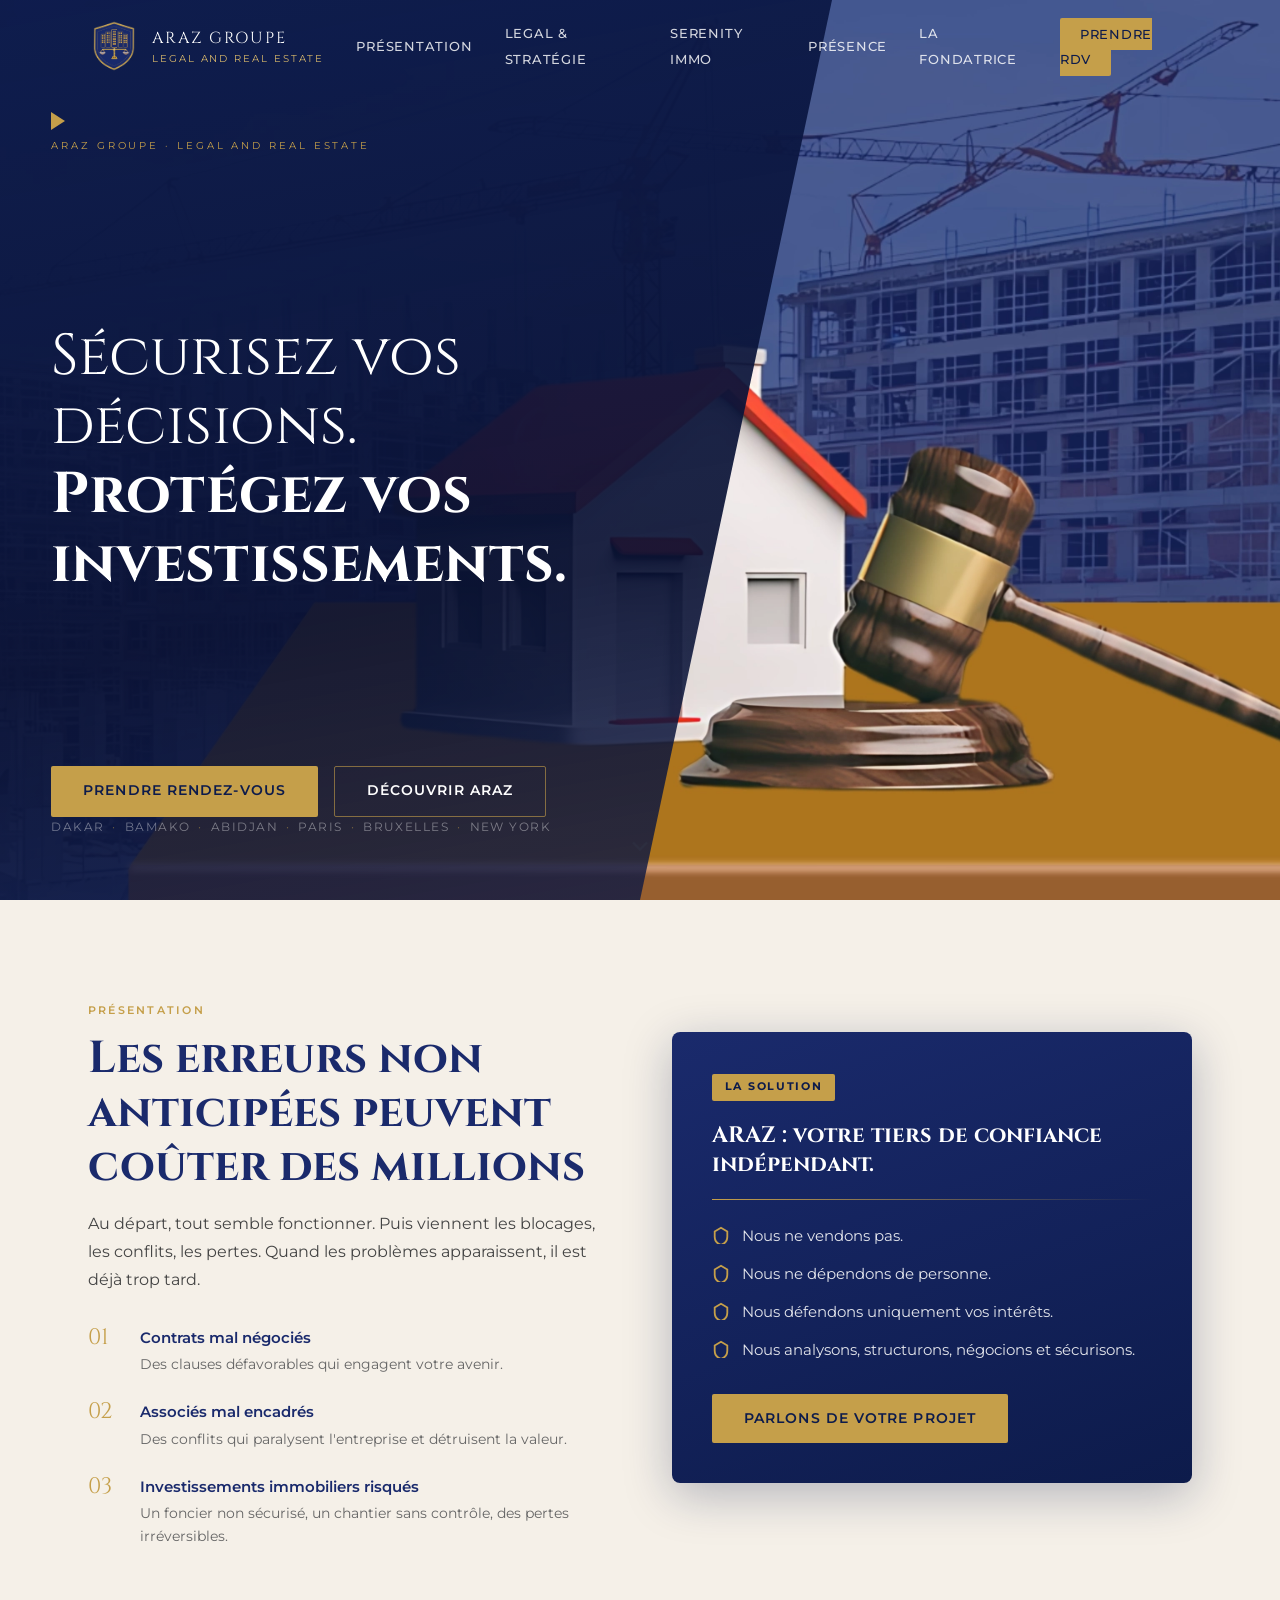
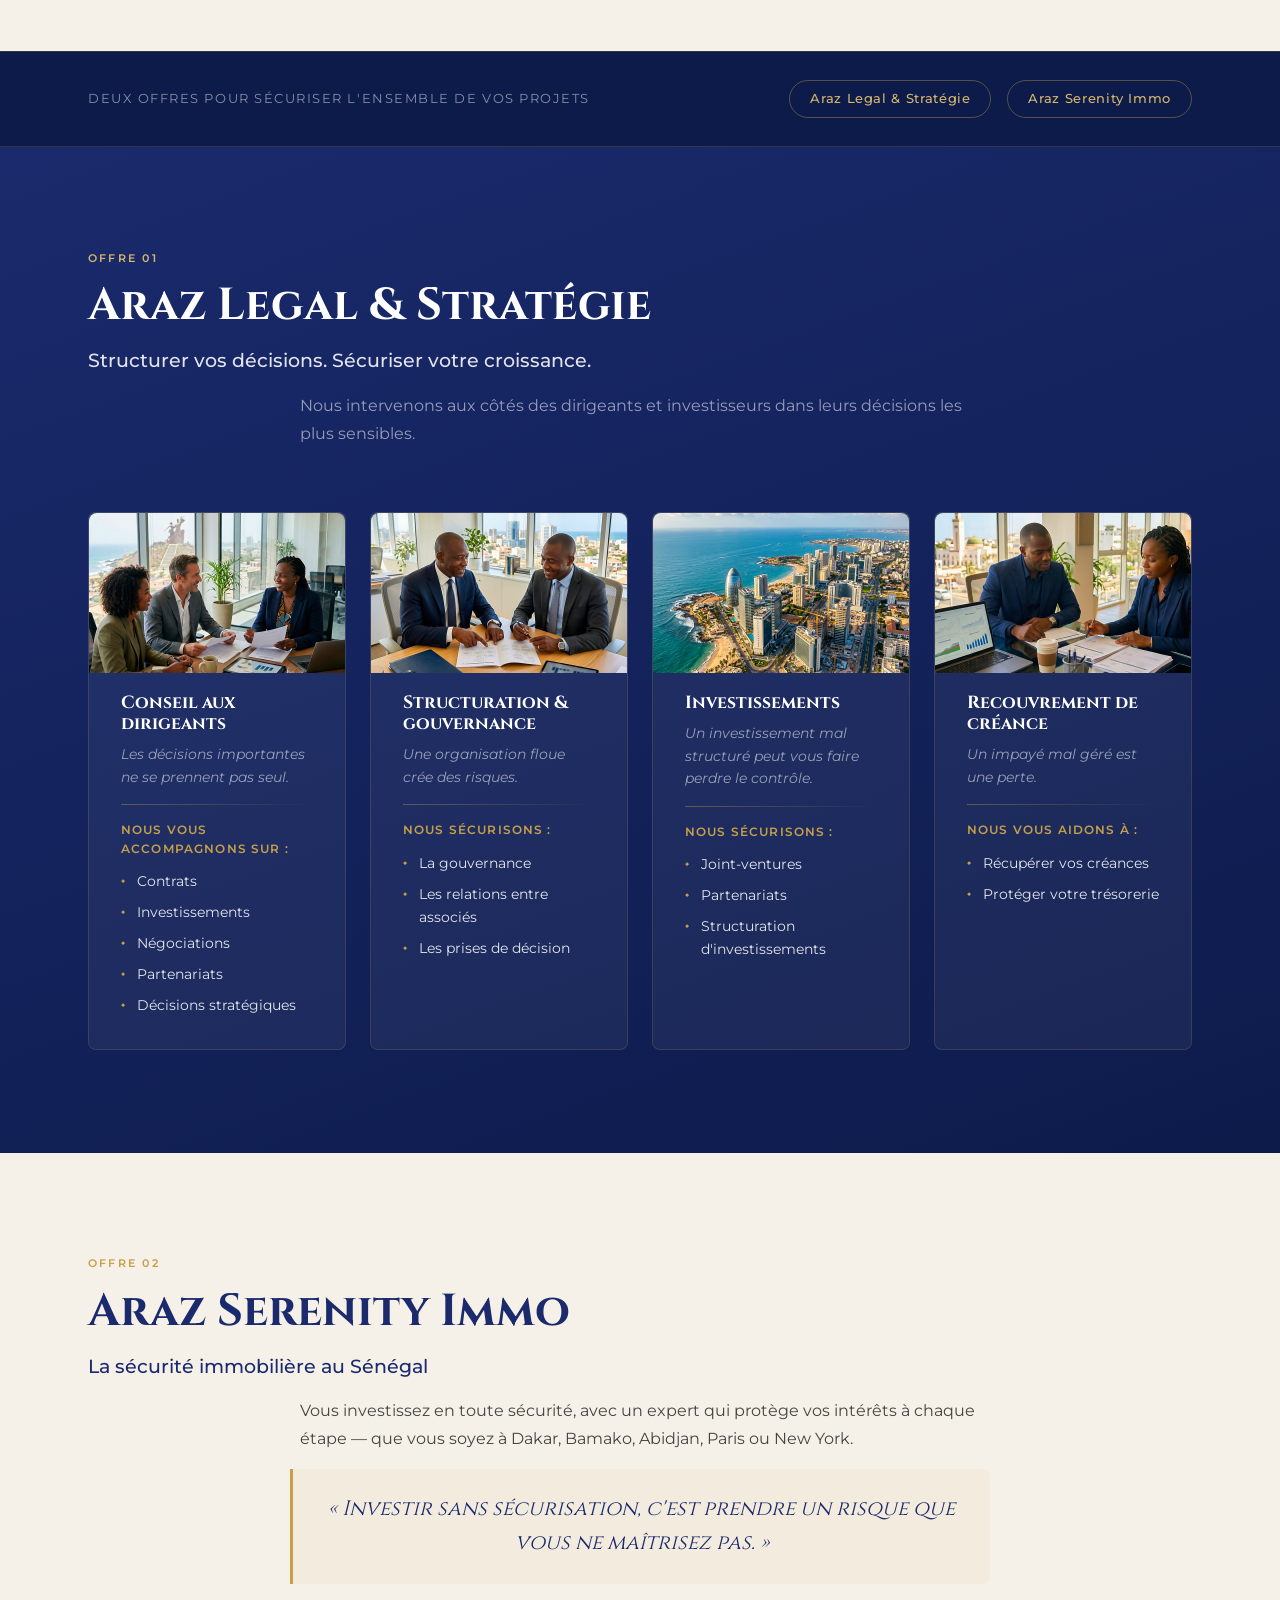
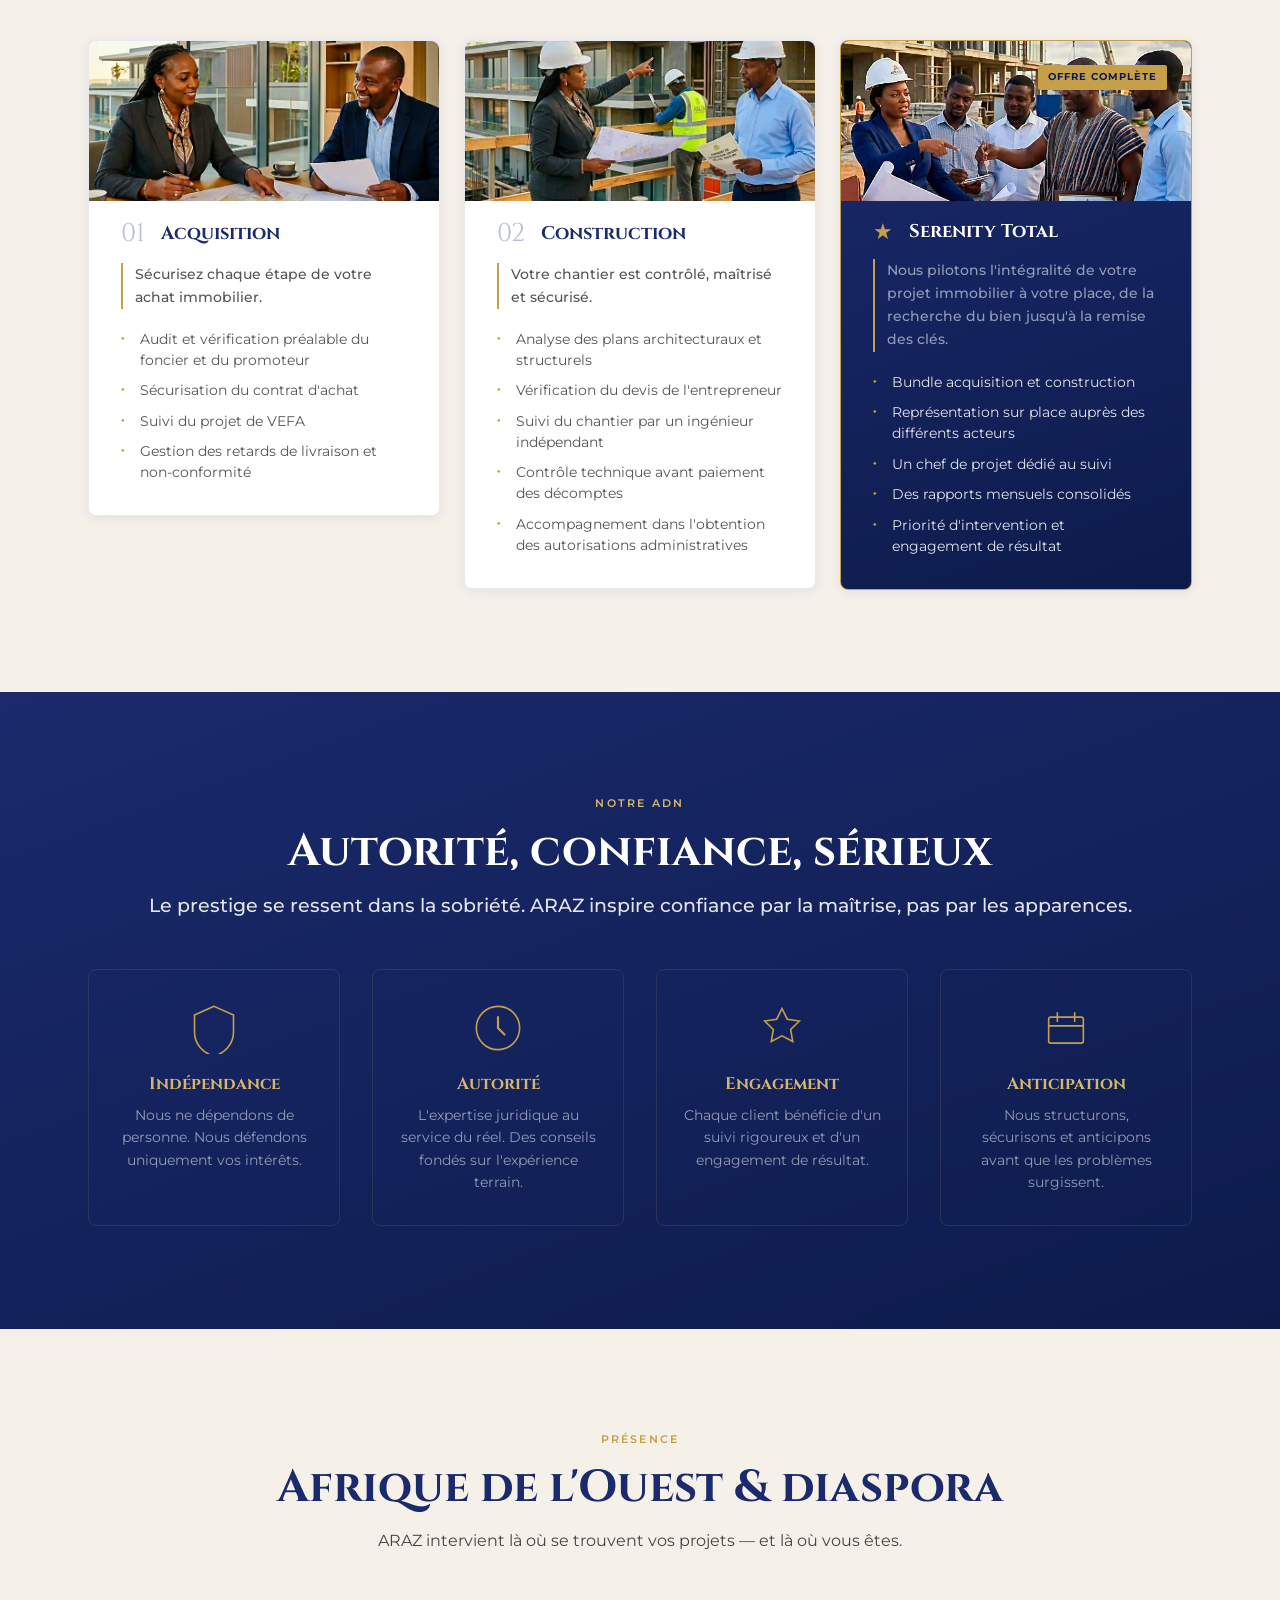
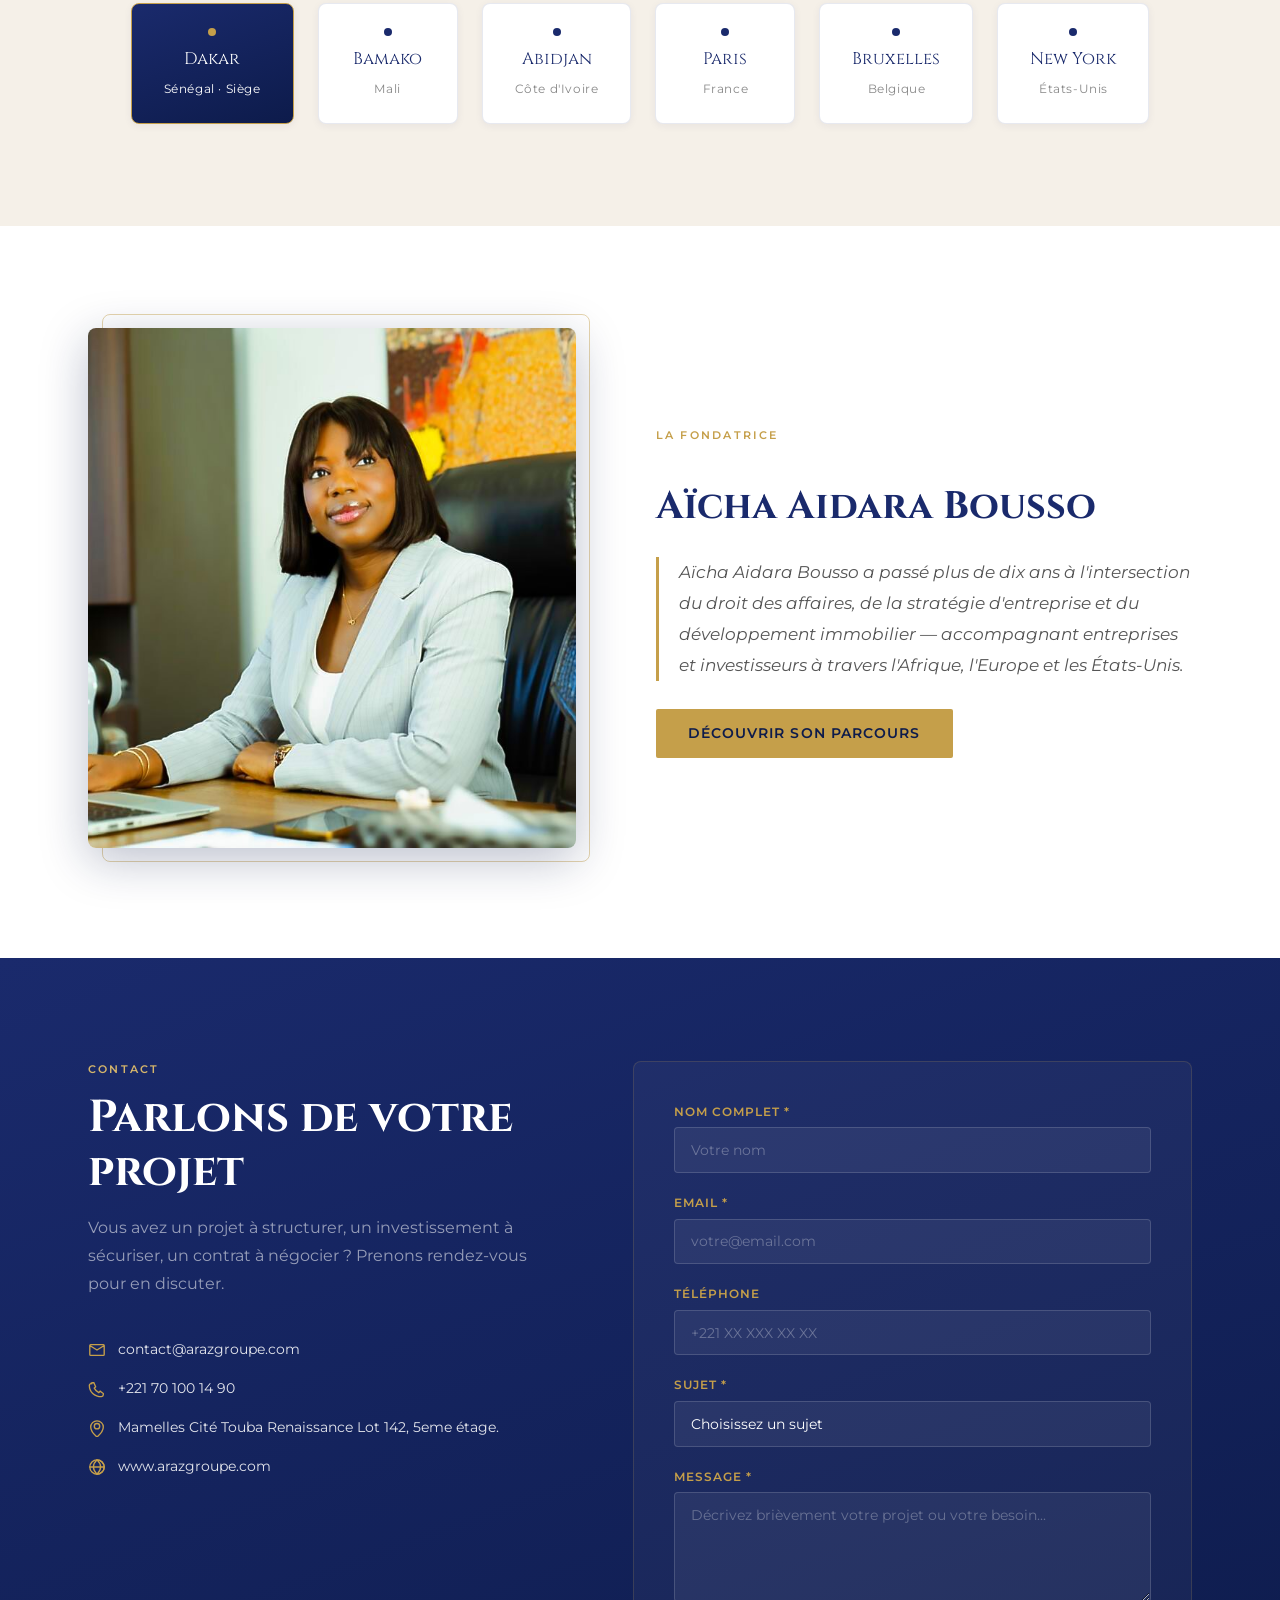
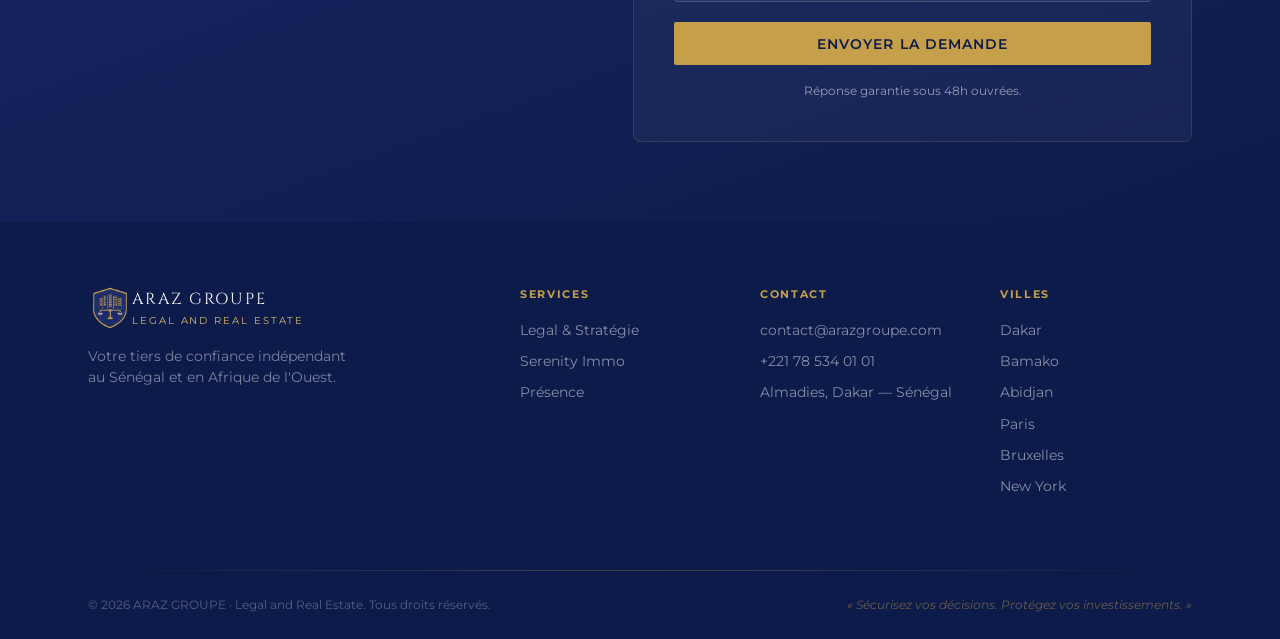
==== commit b8565006: "ajouut de la page fondatrice" ====
--- a/index.html
+++ b/index.html
@@ -43,6 +43,7 @@
           <li><a href="#legal">Legal &amp; Stratégie</a></li>
           <li><a href="#serenity">Serenity Immo</a></li>
           <li><a href="#presence">Présence</a></li>
+          <li><a href="fondatrice.html">La Fondatrice</a></li>
           <li><a href="#contact" class="nav-cta">Prendre RDV</a></li>
         </ul>
       </nav>
@@ -579,6 +580,40 @@
               <div class="city-dot"></div>
               <span class="city-name">New York</span>
               <span class="city-country">États-Unis</span>
+            </div>
+          </div>
+        </div>
+      </section>
+
+      <!-- ═══════════════════════════════════════
+         LA FONDATRICE
+    ═══════════════════════════════════════ -->
+      <section id="fondatrice" class="section fondatrice-section">
+        <div class="container">
+          <div class="fondatrice-grid">
+            <div class="fondatrice-photo-wrapper">
+              <div class="fondatrice-photo-frame">
+                <img
+                  src="assets/fondatrice.jpg"
+                  alt="Aïcha Aidara Bousso, Fondatrice d'ARAZ Groupe"
+                  class="fondatrice-photo"
+                />
+              </div>
+            </div>
+            <div class="fondatrice-text">
+              <div class="section-label">La Fondatrice</div>
+              <h2 class="fondatrice-name">Aïcha Aidara Bousso</h2>
+              <p class="fondatrice-excerpt">
+                Aïcha Aidara Bousso a passé plus de dix ans à l'intersection du
+                droit des affaires, de la stratégie d'entreprise et du
+                développement immobilier — accompagnant entreprises et
+                investisseurs à travers l'Afrique, l'Europe et les États-Unis.
+              </p>
+              <div>
+                <a href="fondatrice.html" class="btn btn-primary"
+                  >Découvrir son parcours</a
+                >
+              </div>
             </div>
           </div>
         </div>
@@ -820,9 +855,23 @@
       </div>
     </footer>
 
-    <a id="whatsappBtn" href="https://wa.me/221701001490" target="_blank" rel="noopener" aria-label="Contacter via WhatsApp">
-      <svg width="26" height="26" viewBox="0 0 32 32" xmlns="http://www.w3.org/2000/svg">
-        <path fill="#ffffff" d="M16 2C8.268 2 2 8.268 2 16c0 2.49.643 4.826 1.766 6.854L2 30l7.333-1.75A13.94 13.94 0 0 0 16 30c7.732 0 14-6.268 14-14S23.732 2 16 2zm0 25.5a11.46 11.46 0 0 1-5.844-1.598l-.418-.249-4.35 1.038.916-4.244-.272-.434A11.456 11.456 0 0 1 4.5 16C4.5 9.596 9.596 4.5 16 4.5S27.5 9.596 27.5 16 22.404 27.5 16 27.5zm6.3-8.572c-.345-.172-2.04-1.005-2.356-1.12-.316-.115-.547-.172-.778.173-.23.344-.891 1.12-1.09 1.35-.2.23-.402.26-.748.086-.344-.173-1.455-.537-2.77-1.71-1.025-.914-1.717-2.044-1.918-2.388-.2-.344-.021-.53.15-.702.154-.153.345-.401.517-.602.172-.2.23-.344.345-.574.115-.23.057-.43-.028-.602-.086-.172-.778-1.875-1.065-2.566-.28-.672-.565-.58-.778-.59-.2-.01-.43-.012-.66-.012-.23 0-.603.086-.92.43-.315.345-1.206 1.178-1.206 2.873s1.235 3.333 1.407 3.562c.172.23 2.43 3.71 5.888 5.202.823.355 1.465.567 1.966.725.826.263 1.578.226 2.172.137.663-.099 2.04-.834 2.328-1.64.286-.806.286-1.498.2-1.64-.086-.143-.316-.23-.66-.402z"/>
+    <a
+      id="whatsappBtn"
+      href="https://wa.me/221701001490"
+      target="_blank"
+      rel="noopener"
+      aria-label="Contacter via WhatsApp"
+    >
+      <svg
+        width="26"
+        height="26"
+        viewBox="0 0 32 32"
+        xmlns="http://www.w3.org/2000/svg"
+      >
+        <path
+          fill="#ffffff"
+          d="M16 2C8.268 2 2 8.268 2 16c0 2.49.643 4.826 1.766 6.854L2 30l7.333-1.75A13.94 13.94 0 0 0 16 30c7.732 0 14-6.268 14-14S23.732 2 16 2zm0 25.5a11.46 11.46 0 0 1-5.844-1.598l-.418-.249-4.35 1.038.916-4.244-.272-.434A11.456 11.456 0 0 1 4.5 16C4.5 9.596 9.596 4.5 16 4.5S27.5 9.596 27.5 16 22.404 27.5 16 27.5zm6.3-8.572c-.345-.172-2.04-1.005-2.356-1.12-.316-.115-.547-.172-.778.173-.23.344-.891 1.12-1.09 1.35-.2.23-.402.26-.748.086-.344-.173-1.455-.537-2.77-1.71-1.025-.914-1.717-2.044-1.918-2.388-.2-.344-.021-.53.15-.702.154-.153.345-.401.517-.602.172-.2.23-.344.345-.574.115-.23.057-.43-.028-.602-.086-.172-.778-1.875-1.065-2.566-.28-.672-.565-.58-.778-.59-.2-.01-.43-.012-.66-.012-.23 0-.603.086-.92.43-.315.345-1.206 1.178-1.206 2.873s1.235 3.333 1.407 3.562c.172.23 2.43 3.71 5.888 5.202.823.355 1.465.567 1.966.725.826.263 1.578.226 2.172.137.663-.099 2.04-.834 2.328-1.64.286-.806.286-1.498.2-1.64-.086-.143-.316-.23-.66-.402z"
+        />
       </svg>
     </a>
     <button id="backToTop" aria-label="Retour en haut">&#8679;</button>
--- a/style.css
+++ b/style.css
@@ -262,6 +262,13 @@
   background: var(--or-clair) !important;
   color: var(--bleu-profond) !important;
 }
+.nav-active {
+  color: var(--or) !important;
+}
+.nav-active::after {
+  width: 100% !important;
+  background: var(--or) !important;
+}
 
 .nav-toggle {
   display: none;
@@ -805,6 +812,162 @@
   line-height: 1.6;
 }
 
+/* ── LA FONDATRICE ───────────────────────── */
+.fondatrice-section {
+  background: var(--blanc);
+}
+.fondatrice-grid {
+  display: grid;
+  grid-template-columns: 1fr 1.1fr;
+  gap: 5rem;
+  align-items: center;
+}
+.fondatrice-photo-wrapper {
+  position: relative;
+}
+.fondatrice-photo-frame {
+  position: relative;
+  display: inline-block;
+  width: 100%;
+}
+.fondatrice-photo-frame::before {
+  content: "";
+  position: absolute;
+  inset: -14px -14px -14px 14px;
+  border: 1px solid var(--or);
+  border-radius: var(--radius-lg);
+  opacity: 0.45;
+  pointer-events: none;
+  z-index: 0;
+}
+.fondatrice-photo {
+  position: relative;
+  z-index: 1;
+  width: 100%;
+  max-height: 520px;
+  object-fit: cover;
+  object-position: top center;
+  border-radius: var(--radius-lg);
+  display: block;
+  box-shadow: var(--shadow-lg);
+  aspect-ratio: 3 / 4;
+}
+.fondatrice-text {
+  display: flex;
+  flex-direction: column;
+  gap: 1.75rem;
+}
+.fondatrice-name {
+  font-family: var(--font-title);
+  font-size: clamp(1.7rem, 3vw, 2.4rem);
+  color: var(--bleu-nuit);
+  line-height: 1.15;
+}
+.fondatrice-excerpt {
+  font-size: 1.05rem;
+  line-height: 1.85;
+  color: #555;
+  border-left: 3px solid var(--or);
+  padding-left: 1.25rem;
+  font-style: italic;
+}
+
+/* ── FONDATRICE PAGE ─────────────────────── */
+.fondatrice-hero {
+  background: linear-gradient(160deg, var(--bleu-nuit) 0%, var(--bleu-profond) 100%);
+  padding: clamp(6rem, 12vw, 10rem) 0 clamp(3rem, 6vw, 5rem);
+  text-align: center;
+}
+.fondatrice-hero-eyebrow {
+  font-family: var(--font-body);
+  font-size: 0.7rem;
+  font-weight: 600;
+  letter-spacing: 0.22em;
+  text-transform: uppercase;
+  color: var(--or);
+  margin-bottom: 1.25rem;
+}
+.fondatrice-hero-name {
+  font-family: var(--font-title);
+  font-size: clamp(2rem, 5vw, 3.5rem);
+  color: var(--blanc);
+  line-height: 1.15;
+  margin-bottom: 0.75rem;
+}
+.fondatrice-hero-title {
+  font-family: var(--font-body);
+  font-size: 1rem;
+  font-weight: 400;
+  color: var(--texte-muted);
+  letter-spacing: 0.05em;
+}
+.fondatrice-hero-divider {
+  width: 48px;
+  height: 2px;
+  background: var(--or);
+  margin: 2rem auto 0;
+  opacity: 0.7;
+}
+
+.fondatrice-content-section {
+  background: var(--blanc-casse);
+}
+.fondatrice-content-grid {
+  display: grid;
+  grid-template-columns: 380px 1fr;
+  gap: 5rem;
+  align-items: start;
+}
+.fondatrice-content-photo-frame {
+  position: sticky;
+  top: 100px;
+}
+.fondatrice-content-photo-frame::before {
+  content: "";
+  position: absolute;
+  inset: -14px -14px -14px 14px;
+  border: 1px solid var(--or);
+  border-radius: var(--radius-lg);
+  opacity: 0.4;
+  pointer-events: none;
+  z-index: 0;
+}
+.fondatrice-content-photo {
+  position: relative;
+  z-index: 1;
+  width: 100%;
+  object-fit: cover;
+  object-position: top center;
+  border-radius: var(--radius-lg);
+  display: block;
+  box-shadow: var(--shadow-lg);
+  aspect-ratio: 3 / 4;
+}
+.fondatrice-bio {
+  display: flex;
+  flex-direction: column;
+  gap: 2rem;
+  padding-top: 0.5rem;
+}
+.fondatrice-bio p {
+  font-size: 1.05rem;
+  line-height: 1.9;
+  color: #444;
+}
+.fondatrice-bio-highlight {
+  font-family: var(--font-title);
+  font-size: clamp(1.1rem, 2vw, 1.35rem);
+  color: var(--bleu-nuit);
+  line-height: 1.6;
+  border-left: 3px solid var(--or);
+  padding-left: 1.5rem;
+  font-style: italic;
+}
+.fondatrice-back {
+  margin-top: 3rem;
+  display: inline-flex;
+}
+
 /* ── PRÉSENCE ────────────────────────────── */
 .presence-section {
   text-align: center;
@@ -1274,6 +1437,27 @@
   .values-grid {
     grid-template-columns: 1fr;
   }
+  .fondatrice-grid,
+  .fondatrice-content-grid {
+    grid-template-columns: 1fr;
+    gap: 2.5rem;
+  }
+  .fondatrice-photo {
+    max-height: 380px;
+    aspect-ratio: 4 / 3;
+    object-position: top center;
+  }
+  .fondatrice-content-photo-frame {
+    position: static;
+  }
+  .fondatrice-content-photo {
+    max-height: 340px;
+    aspect-ratio: 4 / 3;
+  }
+  .fondatrice-photo-frame::before,
+  .fondatrice-content-photo-frame::before {
+    display: none;
+  }
 }
 
 @media (max-width: 540px) {
@@ -1336,9 +1520,15 @@
   .footer-grid {
     grid-template-columns: 1fr;
   }
+  .cities-grid {
+    display: grid;
+    grid-template-columns: 1fr 1fr;
+    gap: 1rem;
+  }
   .city-item {
     width: 100%;
     max-width: 100%;
+    min-width: unset;
   }
   .section-title,
   .section-subtitle {
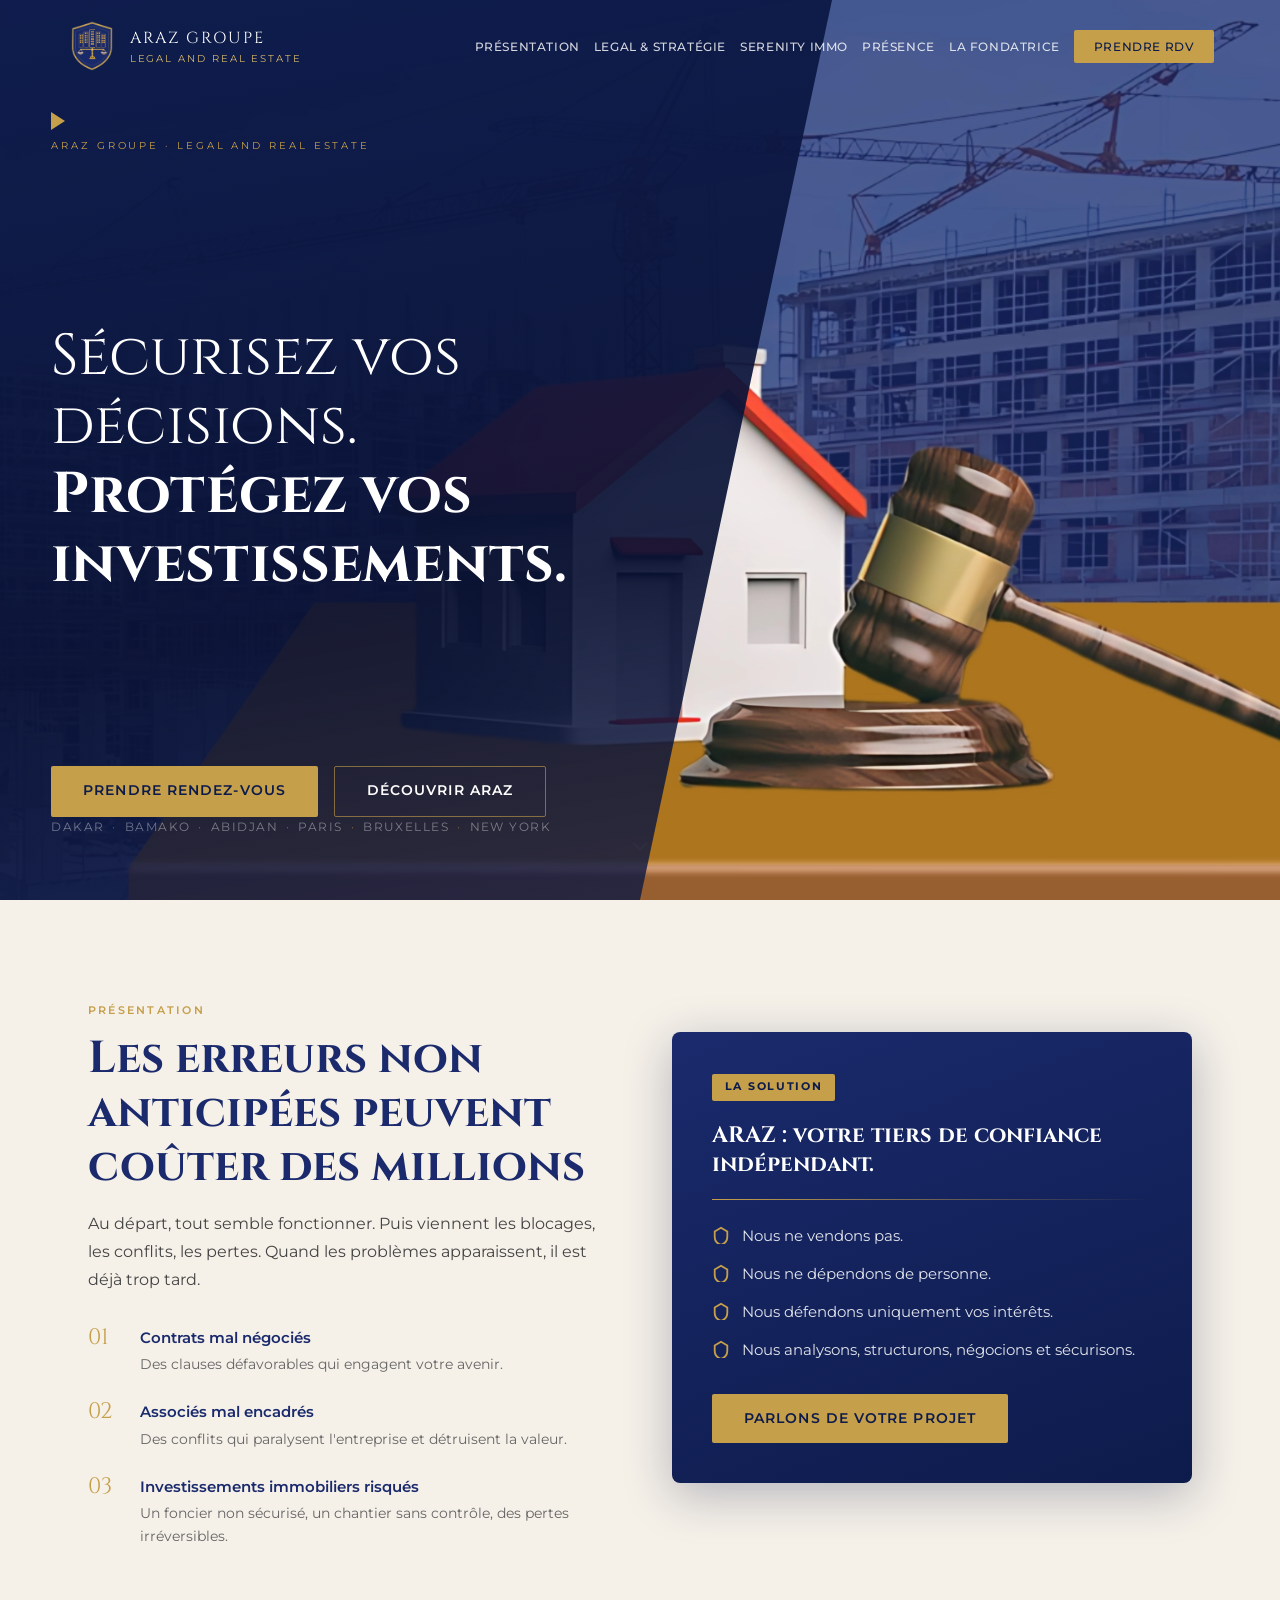
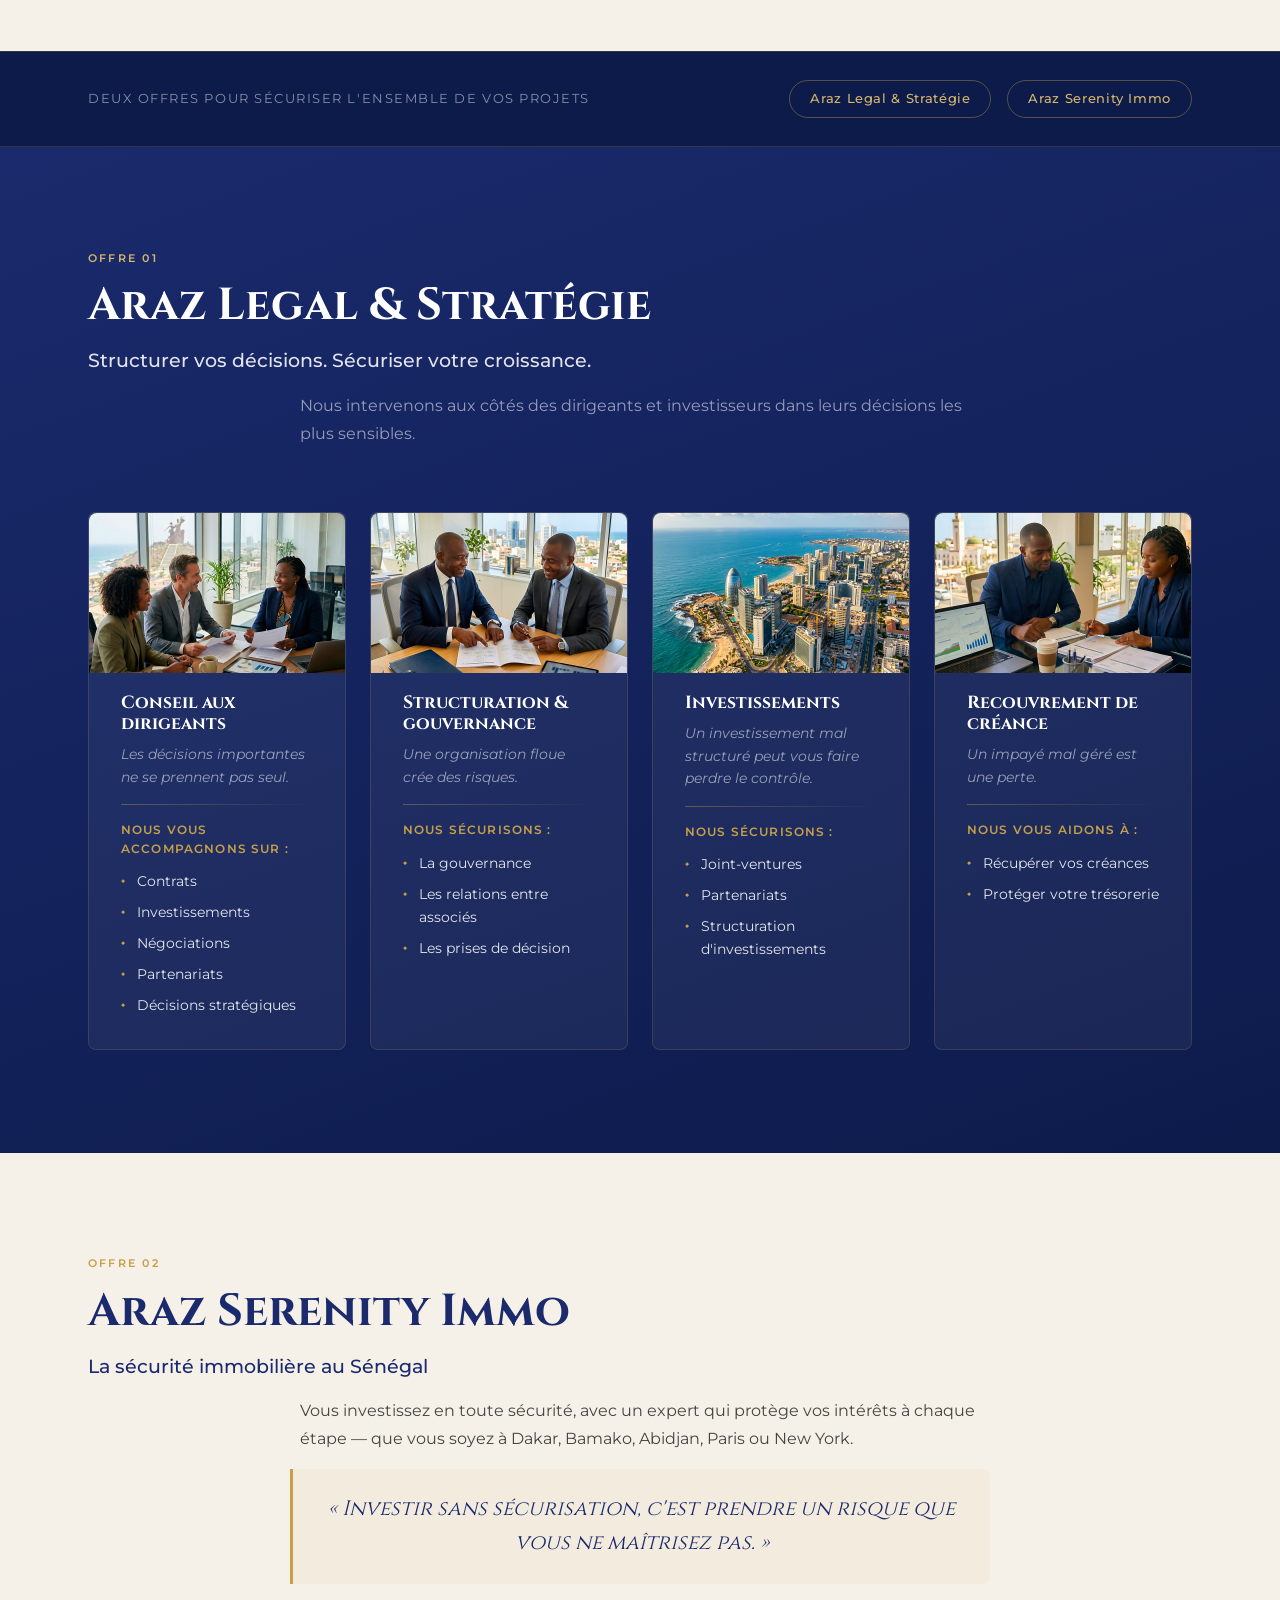
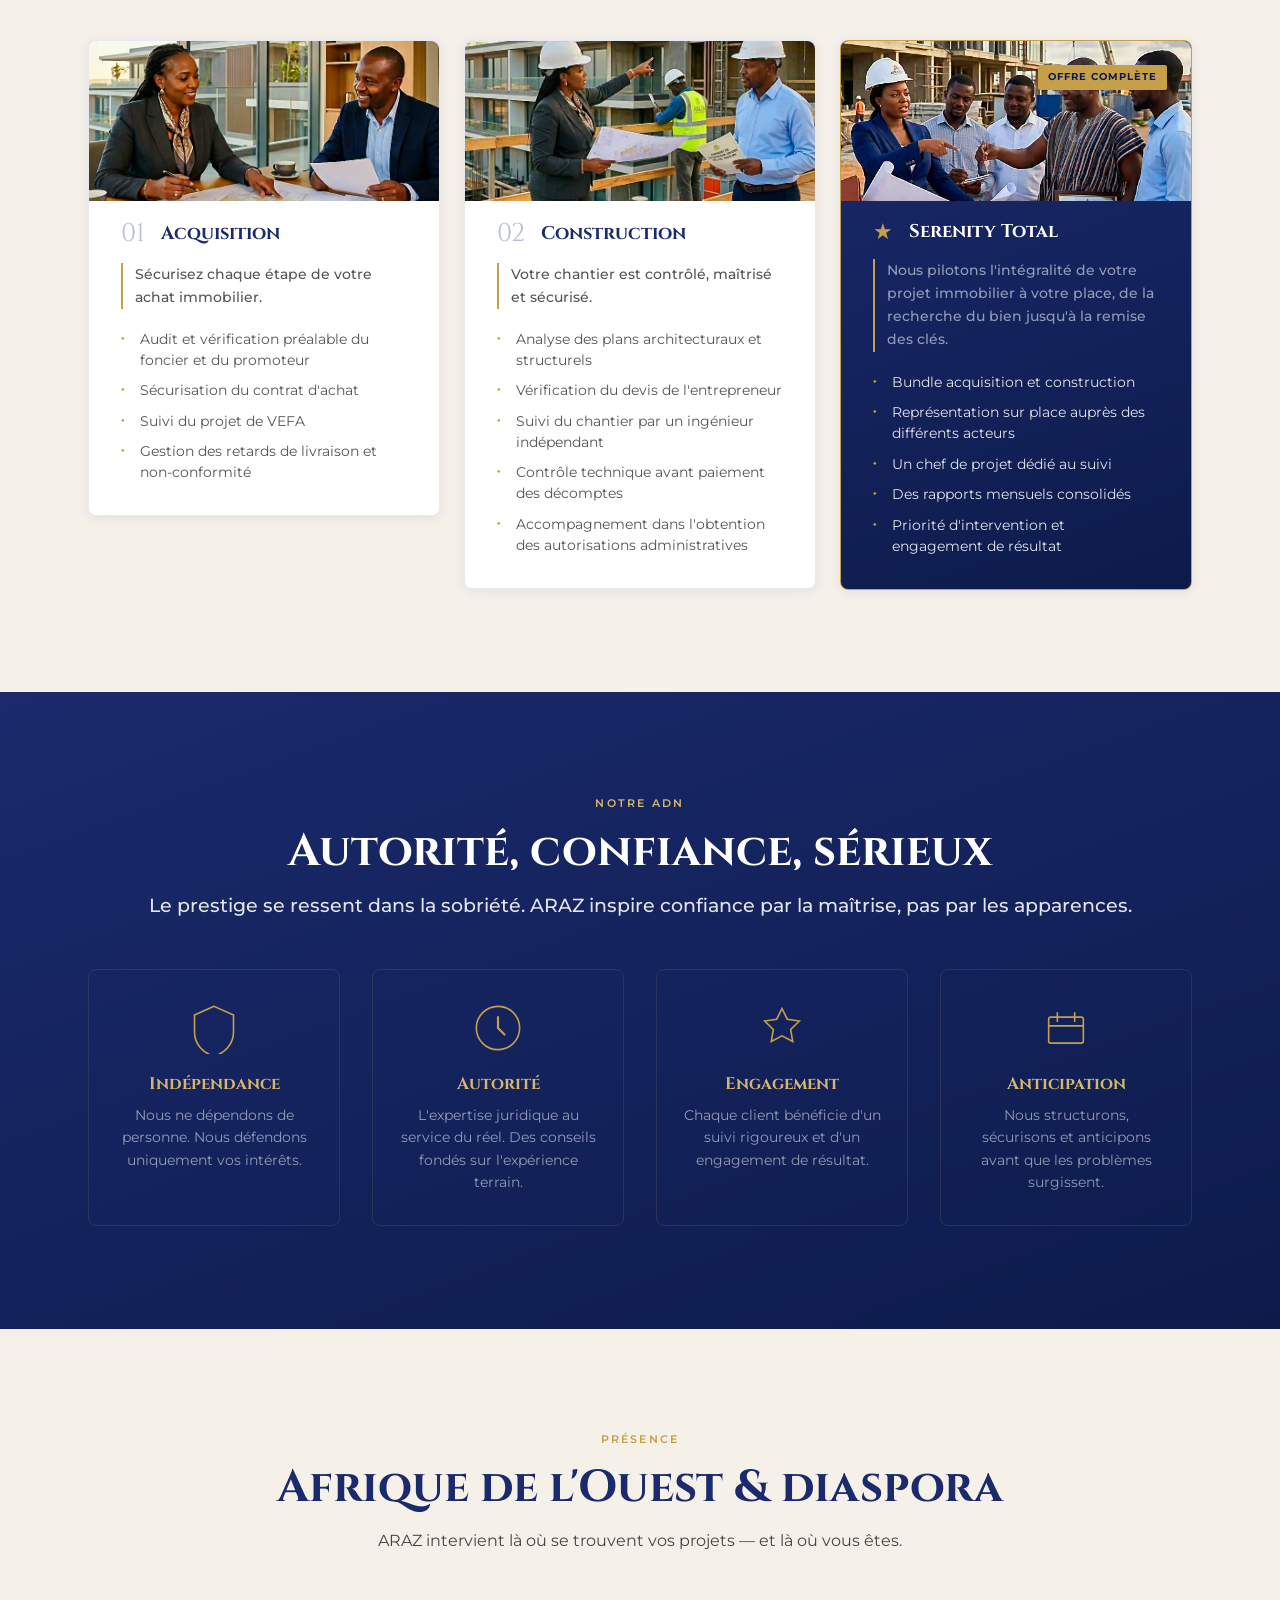
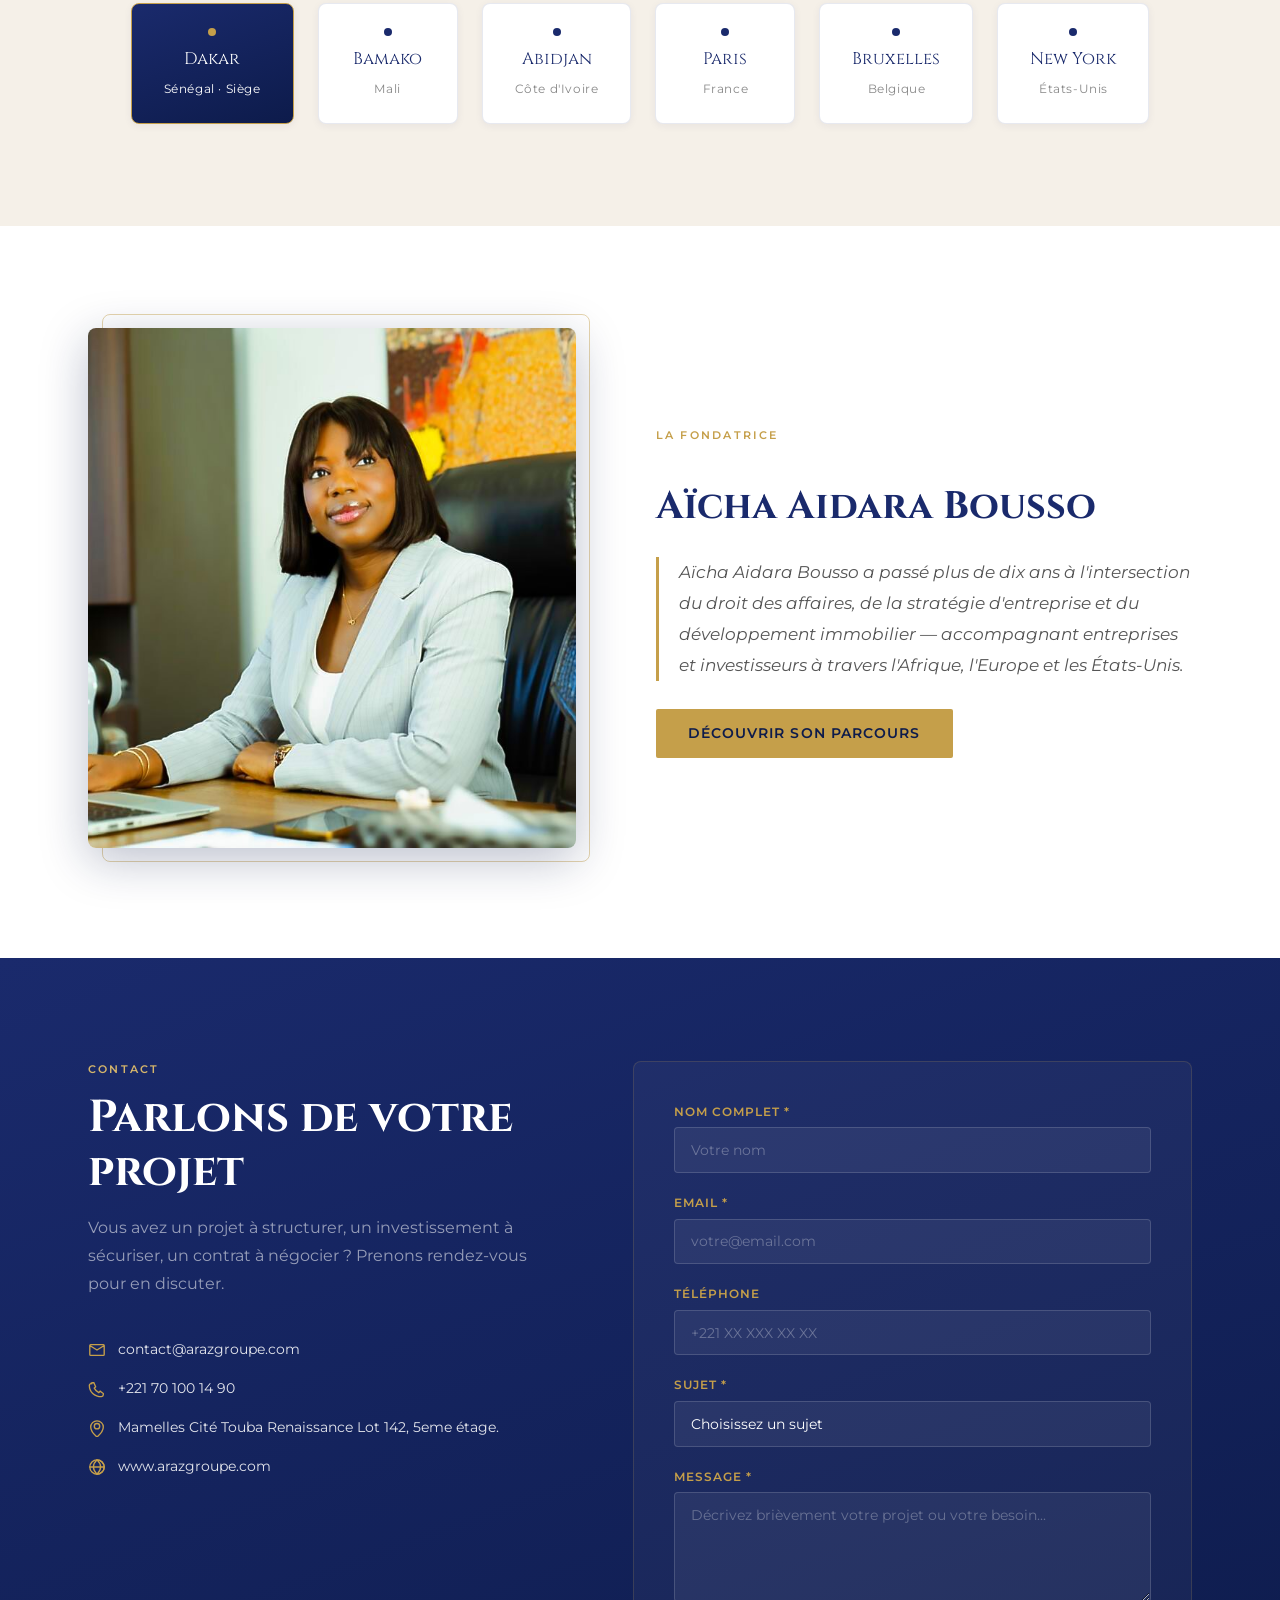
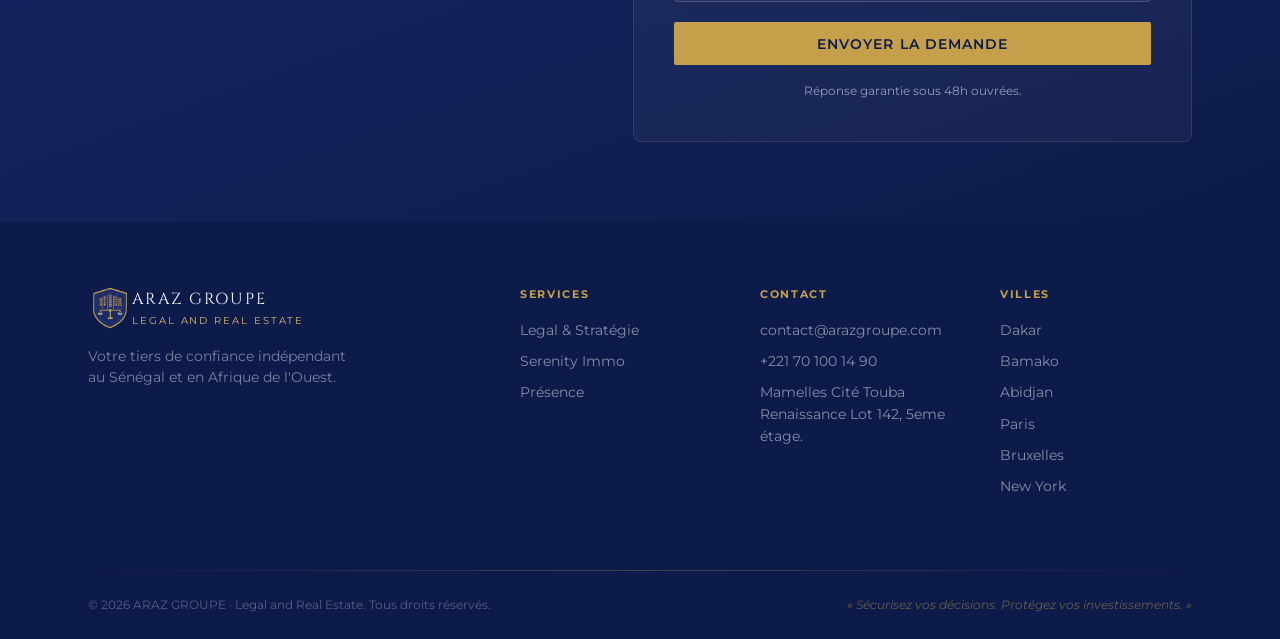
==== commit ed1ca9ff: "modification adresse et téléphone" ====
--- a/index.html
+++ b/index.html
@@ -824,8 +824,8 @@
                   >contact@arazgroupe.com</a
                 >
               </li>
-              <li><a href="tel:+221785340101">+221 78 534 01 01</a></li>
-              <li>Almadies, Dakar — Sénégal</li>
+              <li><a href="tel:+221701001490">+221 70 100 14 90</a></li>
+              <li>Mamelles Cité Touba Renaissance Lot 142, 5eme étage.</li>
             </ul>
           </div>
           <div class="footer-links">
--- a/style.css
+++ b/style.css
@@ -1352,6 +1352,20 @@
   );
 }
 */
+
+@media (min-width: 769px) {
+  .nav-links {
+    gap: clamp(0.4rem, 1.1vw, 1.1rem);
+  }
+  .nav-links a {
+    font-size: 0.75rem;
+    letter-spacing: 0.05em;
+    white-space: nowrap;
+  }
+  .nav-container {
+    padding: 1.25rem clamp(0.75rem, 2vw, 2rem);
+  }
+}
 
 @media (max-width: 768px) {
   .nav-links {
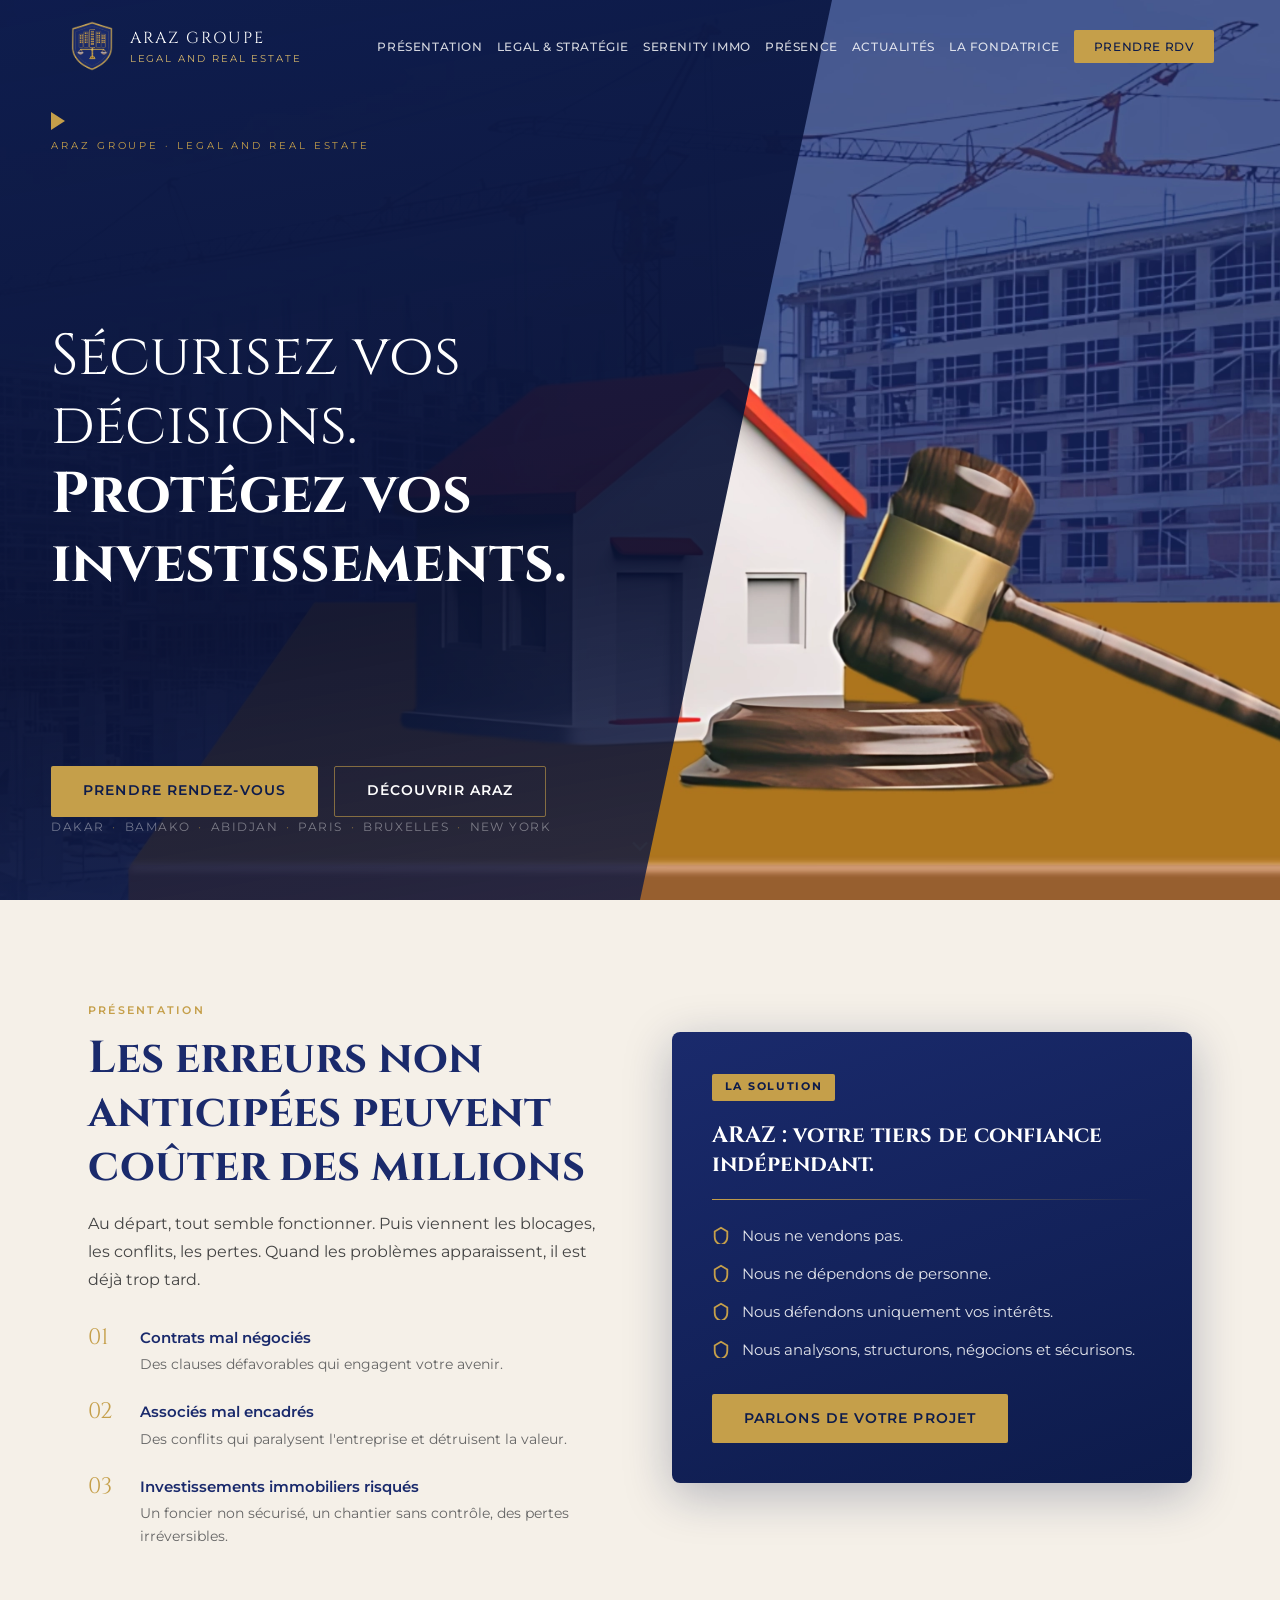
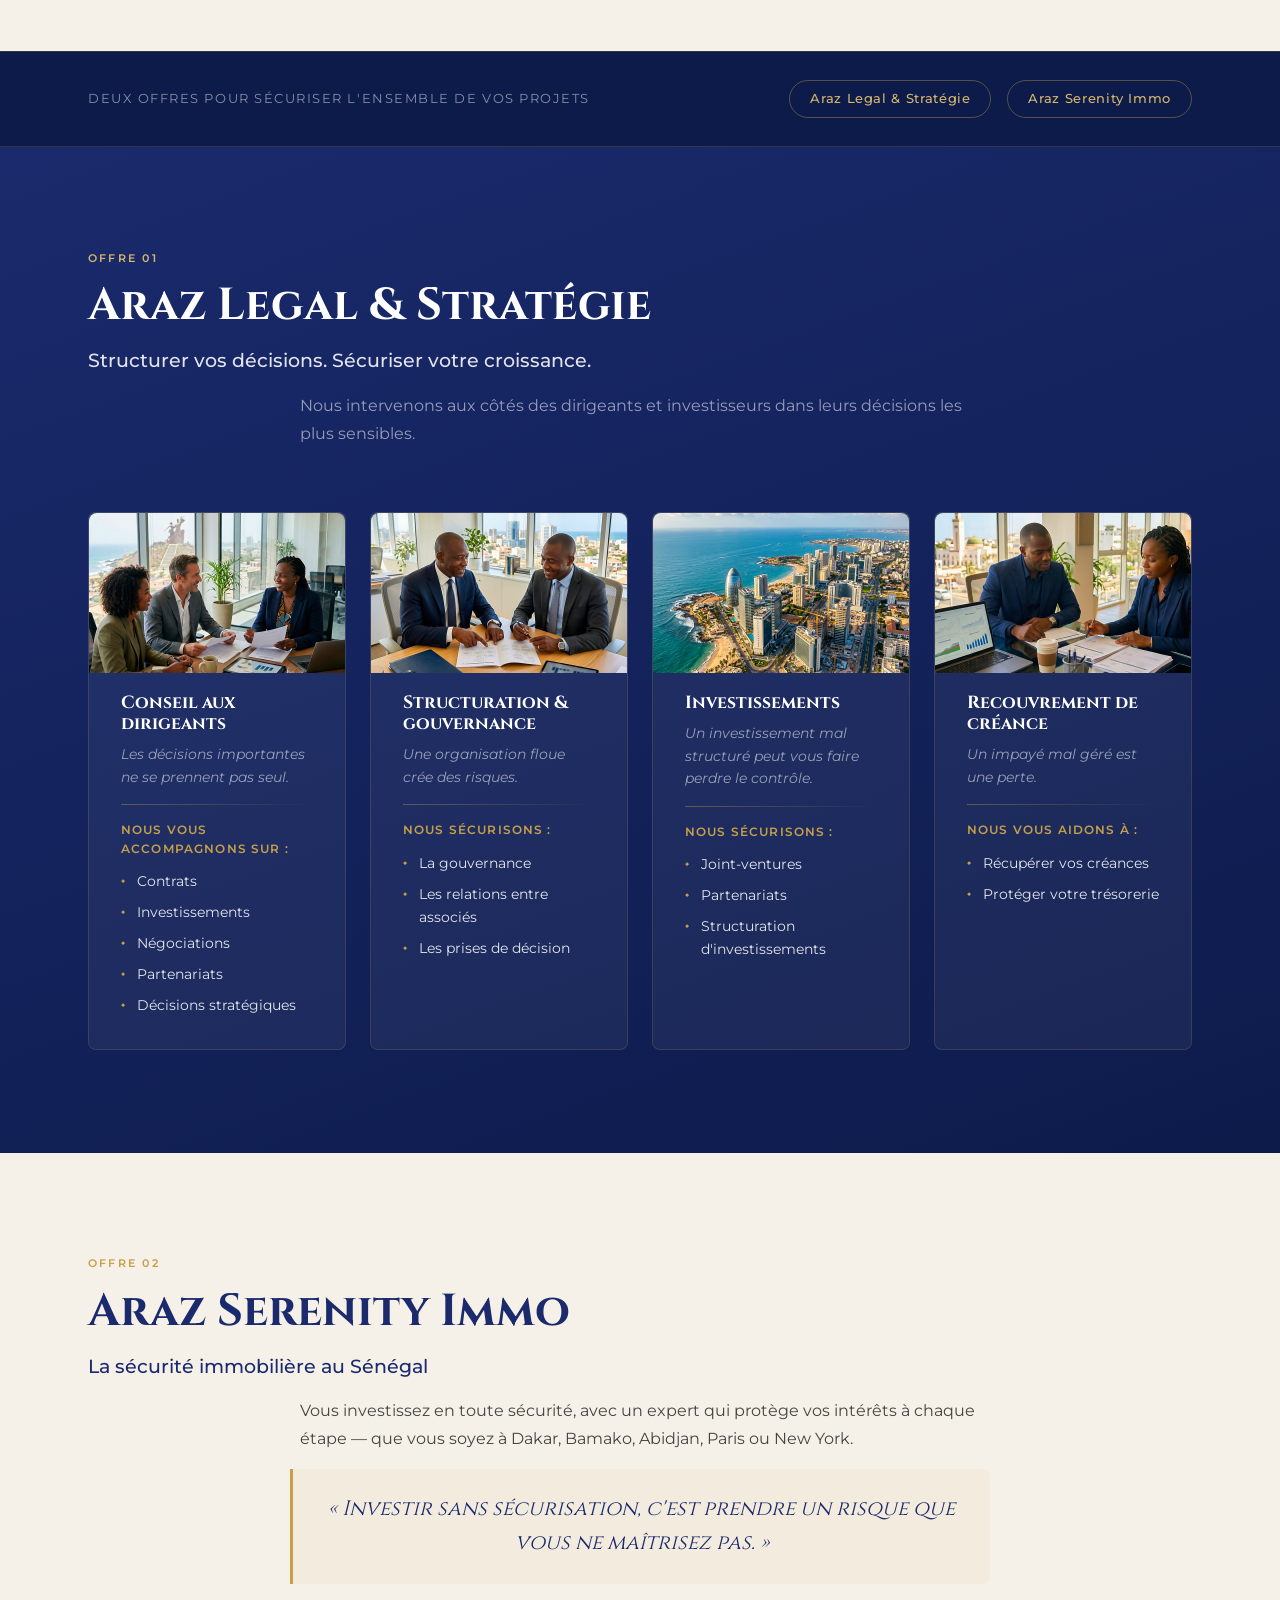
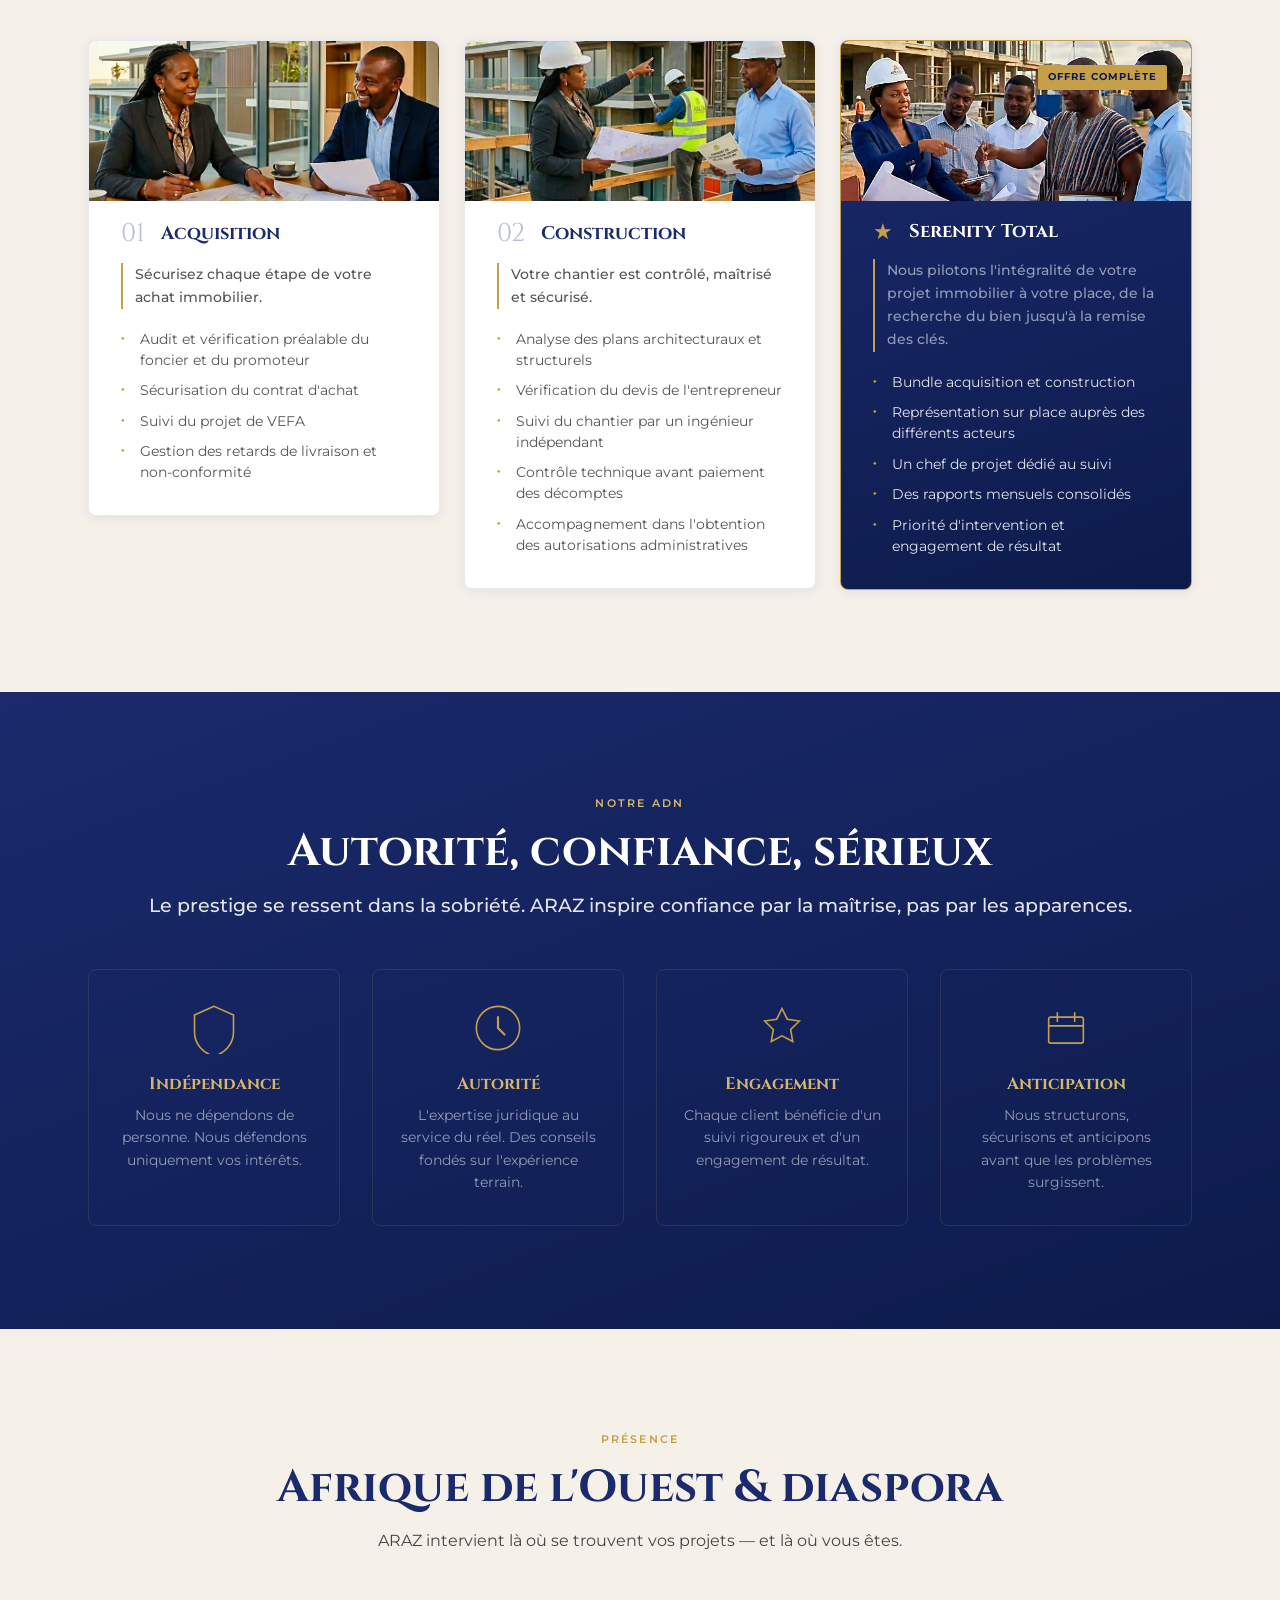
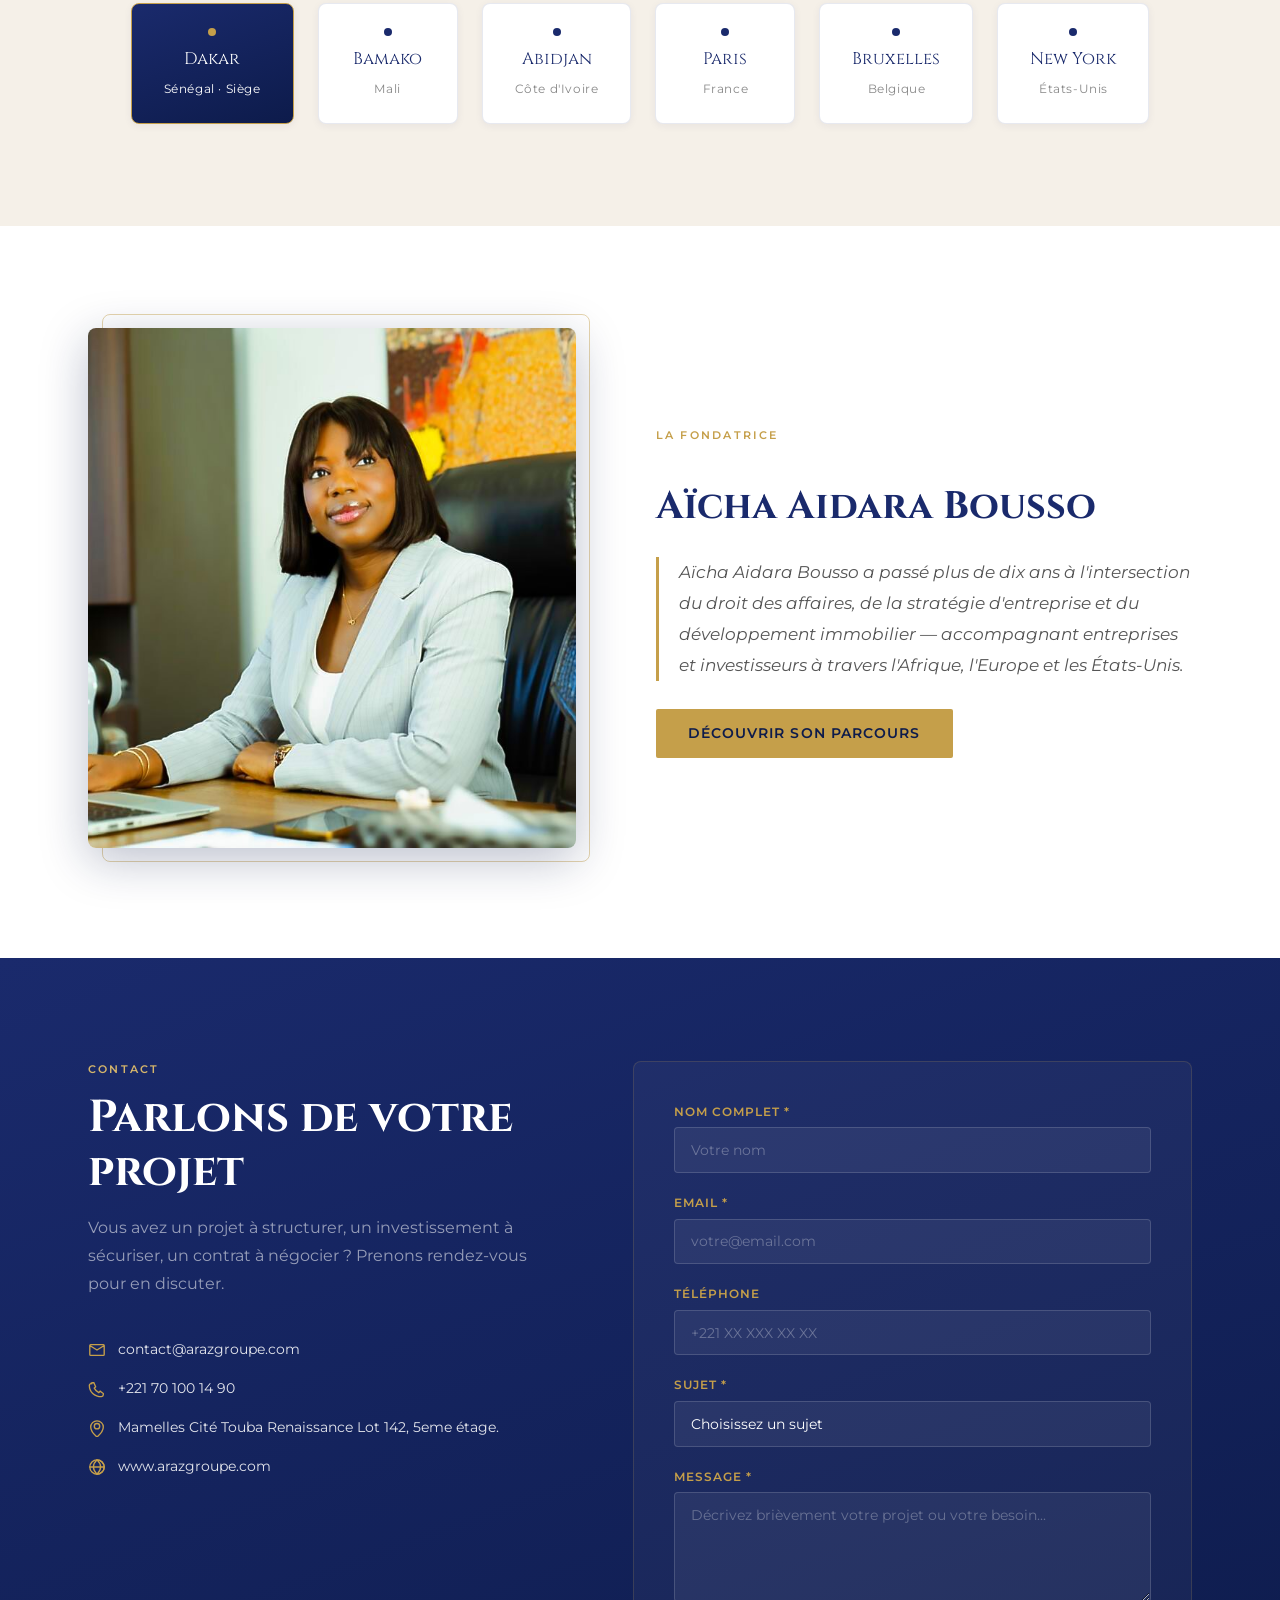
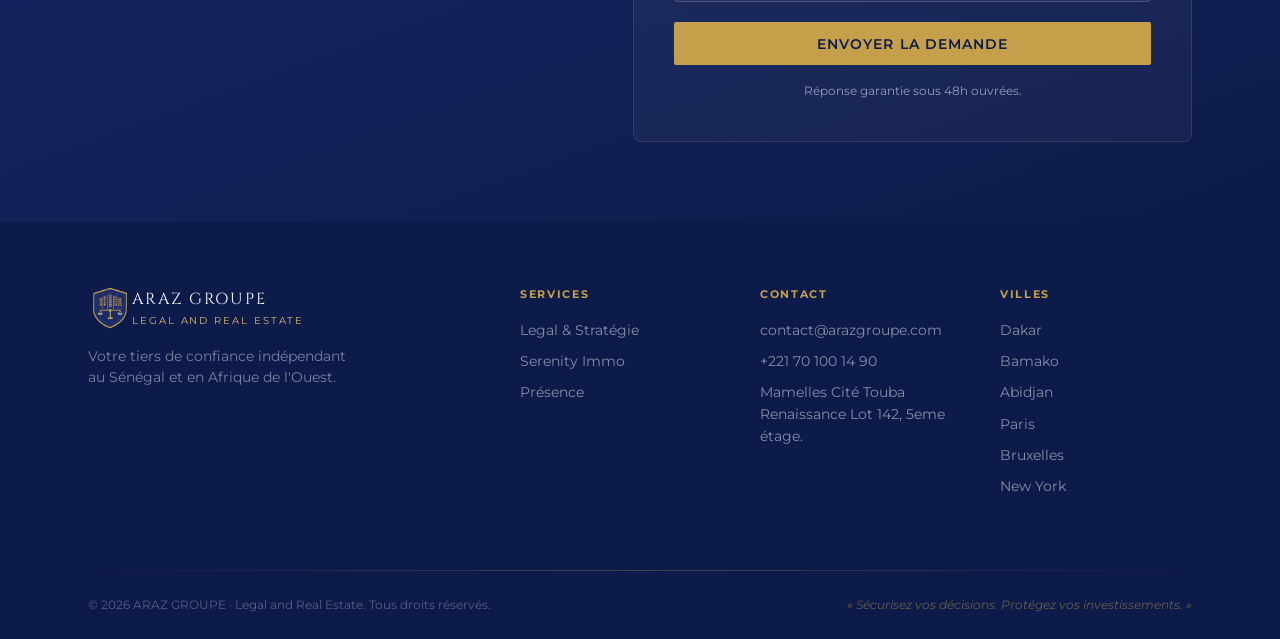
==== commit df1d176a: "blog" ====
--- a/index.html
+++ b/index.html
@@ -43,6 +43,7 @@
           <li><a href="#legal">Legal &amp; Stratégie</a></li>
           <li><a href="#serenity">Serenity Immo</a></li>
           <li><a href="#presence">Présence</a></li>
+          <li><a href="blog.html">Actualités</a></li>
           <li><a href="fondatrice.html">La Fondatrice</a></li>
           <li><a href="#contact" class="nav-cta">Prendre RDV</a></li>
         </ul>
@@ -828,7 +829,7 @@
               <li>Mamelles Cité Touba Renaissance Lot 142, 5eme étage.</li>
             </ul>
           </div>
-          <div class="footer-links">
+          <div class="footer-links footer-villes">
             <h4>Villes</h4>
             <ul>
               <li>Dakar</li>
--- a/style.css
+++ b/style.css
@@ -1533,6 +1533,9 @@
   }
   .footer-grid {
     grid-template-columns: 1fr;
+  }
+  .footer-villes {
+    display: none;
   }
   .cities-grid {
     display: grid;
@@ -1636,3 +1639,398 @@
     transform: scale(0.93);
   }
 }
+
+/* ════════════════════════════════════════════
+   BLOG — Actualités
+   ════════════════════════════════════════════ */
+
+/* ── Hero blog (filigrane bouclier) ──────── */
+.blog-hero {
+  position: relative;
+  overflow: hidden;
+  background: linear-gradient(160deg, var(--bleu-nuit) 0%, var(--bleu-profond) 100%);
+  padding: clamp(6rem, 12vw, 10rem) 0 clamp(3rem, 6vw, 5rem);
+  text-align: center;
+}
+.blog-hero .container {
+  position: relative;
+  z-index: 1;
+}
+.blog-hero-shield {
+  position: absolute;
+  top: 50%;
+  left: 50%;
+  width: clamp(320px, 42vw, 620px);
+  height: auto;
+  transform: translate(-50%, -50%);
+  opacity: 0.05;
+  pointer-events: none;
+  z-index: 0;
+}
+
+/* ── Filtres par catégorie ────────────────── */
+.blog-filter-section {
+  padding: clamp(2.5rem, 5vw, 3.5rem) 0 0;
+}
+.blog-filter-bar {
+  display: flex;
+  flex-wrap: wrap;
+  justify-content: center;
+  gap: 0.75rem;
+}
+.blog-filter-btn {
+  padding: 0.6rem 1.5rem;
+  border: 1px solid rgba(26, 42, 108, 0.25);
+  border-radius: 100px;
+  background: transparent;
+  font-family: var(--font-body);
+  font-size: 0.78rem;
+  font-weight: 600;
+  letter-spacing: 0.05em;
+  text-transform: uppercase;
+  color: var(--bleu-nuit);
+  cursor: pointer;
+  transition: var(--transition);
+}
+.blog-filter-btn:hover {
+  border-color: var(--or);
+  color: var(--or);
+  background: rgba(197, 159, 74, 0.08);
+}
+.blog-filter-btn.active {
+  background: var(--bleu-nuit);
+  border-color: var(--bleu-nuit);
+  color: var(--blanc);
+}
+
+/* ── Grille d'articles ───────────────────── */
+.blog-grid-section {
+  padding-top: clamp(2rem, 4vw, 3rem);
+}
+.blog-grid {
+  display: grid;
+  grid-template-columns: repeat(3, 1fr);
+  gap: 2rem;
+}
+
+.blog-card {
+  display: flex;
+  flex-direction: column;
+  background: var(--blanc);
+  border-radius: var(--radius-lg);
+  overflow: hidden;
+  box-shadow: var(--shadow);
+  text-decoration: none;
+  color: inherit;
+  transition:
+    transform var(--transition),
+    box-shadow var(--transition);
+}
+.blog-card:hover {
+  transform: translateY(-6px);
+  box-shadow: var(--shadow-lg);
+}
+.blog-card-photo {
+  height: 210px;
+  overflow: hidden;
+}
+.blog-card-photo img {
+  width: 100%;
+  height: 100%;
+  object-fit: cover;
+  display: block;
+  transition: transform 0.5s ease;
+}
+.blog-card:hover .blog-card-photo img {
+  transform: scale(1.06);
+}
+.blog-card-body {
+  padding: 1.5rem 1.5rem 1.75rem;
+  display: flex;
+  flex-direction: column;
+  gap: 0.65rem;
+  flex: 1;
+}
+.blog-card-tag {
+  align-self: flex-start;
+  font-size: 0.68rem;
+  font-weight: 700;
+  letter-spacing: 0.08em;
+  text-transform: uppercase;
+  color: var(--bleu-profond);
+  background: linear-gradient(120deg, var(--or-clair), var(--or));
+  padding: 0.32rem 0.8rem;
+  border-radius: 2px;
+}
+.blog-card-title {
+  font-family: var(--font-title);
+  font-size: 1.2rem;
+  color: var(--bleu-nuit);
+  line-height: 1.3;
+}
+.blog-card-excerpt {
+  font-size: 0.88rem;
+  color: #555;
+  line-height: 1.6;
+  display: -webkit-box;
+  -webkit-line-clamp: 2;
+  -webkit-box-orient: vertical;
+  overflow: hidden;
+}
+.blog-card-meta {
+  margin-top: auto;
+  padding-top: 0.5rem;
+  display: flex;
+  align-items: center;
+  gap: 0.5rem;
+  font-size: 0.75rem;
+  color: #888;
+  letter-spacing: 0.03em;
+}
+.blog-card-meta .sep {
+  color: var(--or);
+}
+
+/* ── Newsletter ───────────────────────────── */
+.newsletter-section {
+  background: linear-gradient(160deg, var(--bleu-nuit) 0%, var(--bleu-profond) 100%);
+  text-align: center;
+}
+.newsletter-box {
+  max-width: 560px;
+  margin: 0 auto;
+}
+.newsletter-form {
+  display: flex;
+  gap: 0.75rem;
+  margin-top: 1.75rem;
+  flex-wrap: wrap;
+  justify-content: center;
+}
+.newsletter-input {
+  flex: 1 1 280px;
+  background: rgba(255, 255, 255, 0.06);
+  border: 1px solid rgba(255, 255, 255, 0.18);
+  border-radius: var(--radius);
+  padding: 0.85rem 1.1rem;
+  font-family: var(--font-body);
+  font-size: 0.9rem;
+  color: var(--blanc);
+  outline: none;
+  transition: border-color var(--transition);
+}
+.newsletter-input::placeholder {
+  color: rgba(255, 255, 255, 0.35);
+}
+.newsletter-input:focus {
+  border-color: var(--or);
+  background: rgba(255, 255, 255, 0.09);
+}
+.newsletter-notice {
+  margin-top: 1rem;
+  font-size: 0.76rem;
+  color: var(--texte-muted);
+}
+
+/* ════════════════════════════════════════════
+   ARTICLE — Page individuelle
+   ════════════════════════════════════════════ */
+
+/* ── Fil d'Ariane ─────────────────────────── */
+.breadcrumb {
+  display: flex;
+  flex-wrap: wrap;
+  align-items: center;
+  gap: 0.4rem;
+  font-size: 0.78rem;
+  letter-spacing: 0.02em;
+  color: var(--texte-muted);
+}
+.breadcrumb a {
+  color: var(--or-clair);
+  text-decoration: none;
+}
+.breadcrumb a:hover {
+  text-decoration: underline;
+}
+.breadcrumb-sep {
+  color: rgba(255, 255, 255, 0.3);
+}
+.breadcrumb-current {
+  color: rgba(255, 255, 255, 0.65);
+}
+
+/* ── En-tête d'article ────────────────────── */
+.article-header {
+  background: linear-gradient(160deg, var(--bleu-nuit) 0%, var(--bleu-profond) 100%);
+  padding: clamp(6rem, 12vw, 10rem) 0 clamp(2.5rem, 5vw, 3.5rem);
+}
+.article-tag {
+  display: inline-block;
+  font-size: 0.72rem;
+  font-weight: 700;
+  letter-spacing: 0.1em;
+  text-transform: uppercase;
+  color: var(--bleu-profond);
+  background: linear-gradient(120deg, var(--or-clair), var(--or));
+  padding: 0.35rem 0.9rem;
+  border-radius: 2px;
+  margin: 1.5rem 0 1.25rem;
+}
+.article-title {
+  font-family: var(--font-title);
+  font-size: clamp(1.9rem, 4.5vw, 3rem);
+  color: var(--blanc);
+  line-height: 1.25;
+  max-width: 850px;
+  margin-bottom: 1.25rem;
+}
+.article-meta {
+  display: flex;
+  flex-wrap: wrap;
+  align-items: center;
+  gap: 0.5rem;
+  font-size: 0.82rem;
+  color: var(--texte-muted);
+  letter-spacing: 0.03em;
+}
+.article-meta .sep {
+  color: var(--or);
+  opacity: 0.6;
+}
+
+/* ── Image de couverture ──────────────────── */
+.article-cover-wrap {
+  max-width: 1000px;
+  margin: -3rem auto 0;
+  padding: 0 clamp(1rem, 5vw, 3rem);
+  position: relative;
+  z-index: 2;
+}
+.article-cover {
+  width: 100%;
+  max-height: 480px;
+  object-fit: cover;
+  border-radius: var(--radius-lg);
+  box-shadow: var(--shadow-lg);
+  display: block;
+}
+
+/* ── Corps de l'article ───────────────────── */
+.article-body {
+  max-width: 760px;
+  margin: 0 auto;
+}
+.article-body h2 {
+  font-family: var(--font-title);
+  font-size: clamp(1.4rem, 3vw, 1.9rem);
+  color: var(--bleu-nuit);
+  margin: 2.5rem 0 1rem;
+}
+.article-body h3 {
+  font-family: var(--font-title);
+  font-size: clamp(1.1rem, 2vw, 1.35rem);
+  color: var(--bleu-nuit);
+  margin: 2rem 0 0.75rem;
+}
+.article-body p {
+  font-size: 1.02rem;
+  line-height: 1.9;
+  color: #444;
+  margin-bottom: 1.25rem;
+}
+.article-body ul,
+.article-body ol {
+  margin: 0 0 1.5rem 1.4rem;
+  color: #444;
+  font-size: 1.02rem;
+  line-height: 1.85;
+}
+.article-body li {
+  margin-bottom: 0.5rem;
+}
+.article-body strong {
+  color: var(--bleu-nuit);
+}
+
+/* ── Encadré CTA ──────────────────────────── */
+.article-cta {
+  margin: 3rem auto 0;
+  max-width: 760px;
+  background: linear-gradient(160deg, var(--bleu-nuit), var(--bleu-profond));
+  border-radius: var(--radius-lg);
+  padding: 2.5rem;
+  text-align: center;
+  box-shadow: var(--shadow-lg);
+}
+.article-cta h3 {
+  font-family: var(--font-title);
+  color: var(--blanc);
+  font-size: clamp(1.2rem, 2.5vw, 1.6rem);
+  margin-bottom: 0.75rem;
+}
+.article-cta p {
+  color: var(--texte-clair);
+  font-size: 0.95rem;
+  margin-bottom: 1.5rem;
+}
+
+/* ── Articles similaires ──────────────────── */
+.related-section {
+  background: var(--blanc-casse);
+}
+.related-title {
+  text-align: center;
+  margin-bottom: 2.5rem;
+}
+.related-grid {
+  display: grid;
+  grid-template-columns: repeat(3, 1fr);
+  gap: 1.5rem;
+  max-width: 1100px;
+  margin: 0 auto;
+}
+
+/* ── Responsive blog / article (1024px, 768px) ── */
+@media (max-width: 1024px) {
+  .blog-grid,
+  .related-grid {
+    grid-template-columns: repeat(2, 1fr);
+  }
+}
+
+@media (max-width: 768px) {
+  .blog-grid,
+  .related-grid {
+    grid-template-columns: 1fr;
+  }
+  .blog-hero-shield {
+    width: 260px;
+  }
+  .blog-filter-bar {
+    gap: 0.5rem;
+  }
+  .blog-filter-btn {
+    padding: 0.5rem 1.1rem;
+    font-size: 0.72rem;
+  }
+  .newsletter-form {
+    flex-direction: column;
+  }
+  .newsletter-input {
+    flex: 1 1 auto;
+    width: 100%;
+  }
+  .article-title {
+    font-size: 1.7rem;
+  }
+  .article-cover-wrap {
+    margin-top: -1.5rem;
+  }
+  .article-cover {
+    max-height: 280px;
+  }
+  .article-cta {
+    padding: 1.75rem 1.25rem;
+  }
+}
